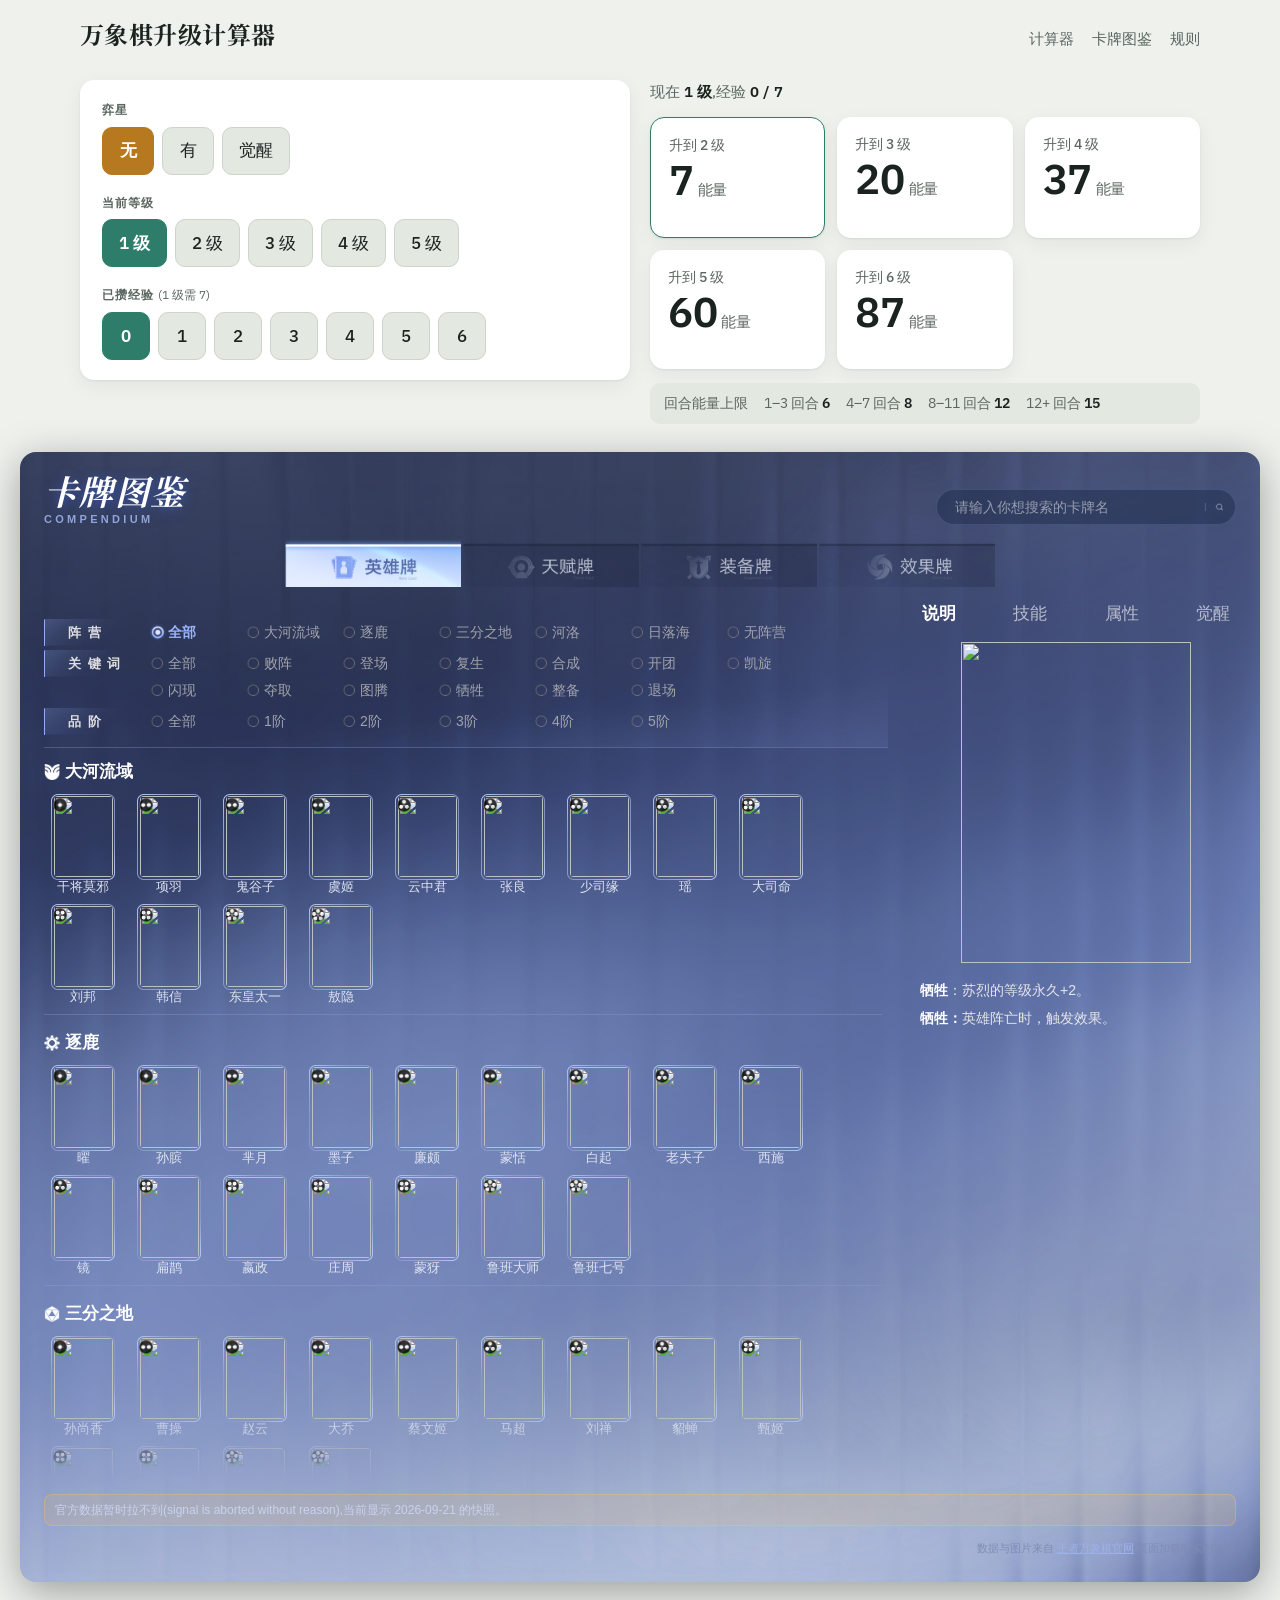
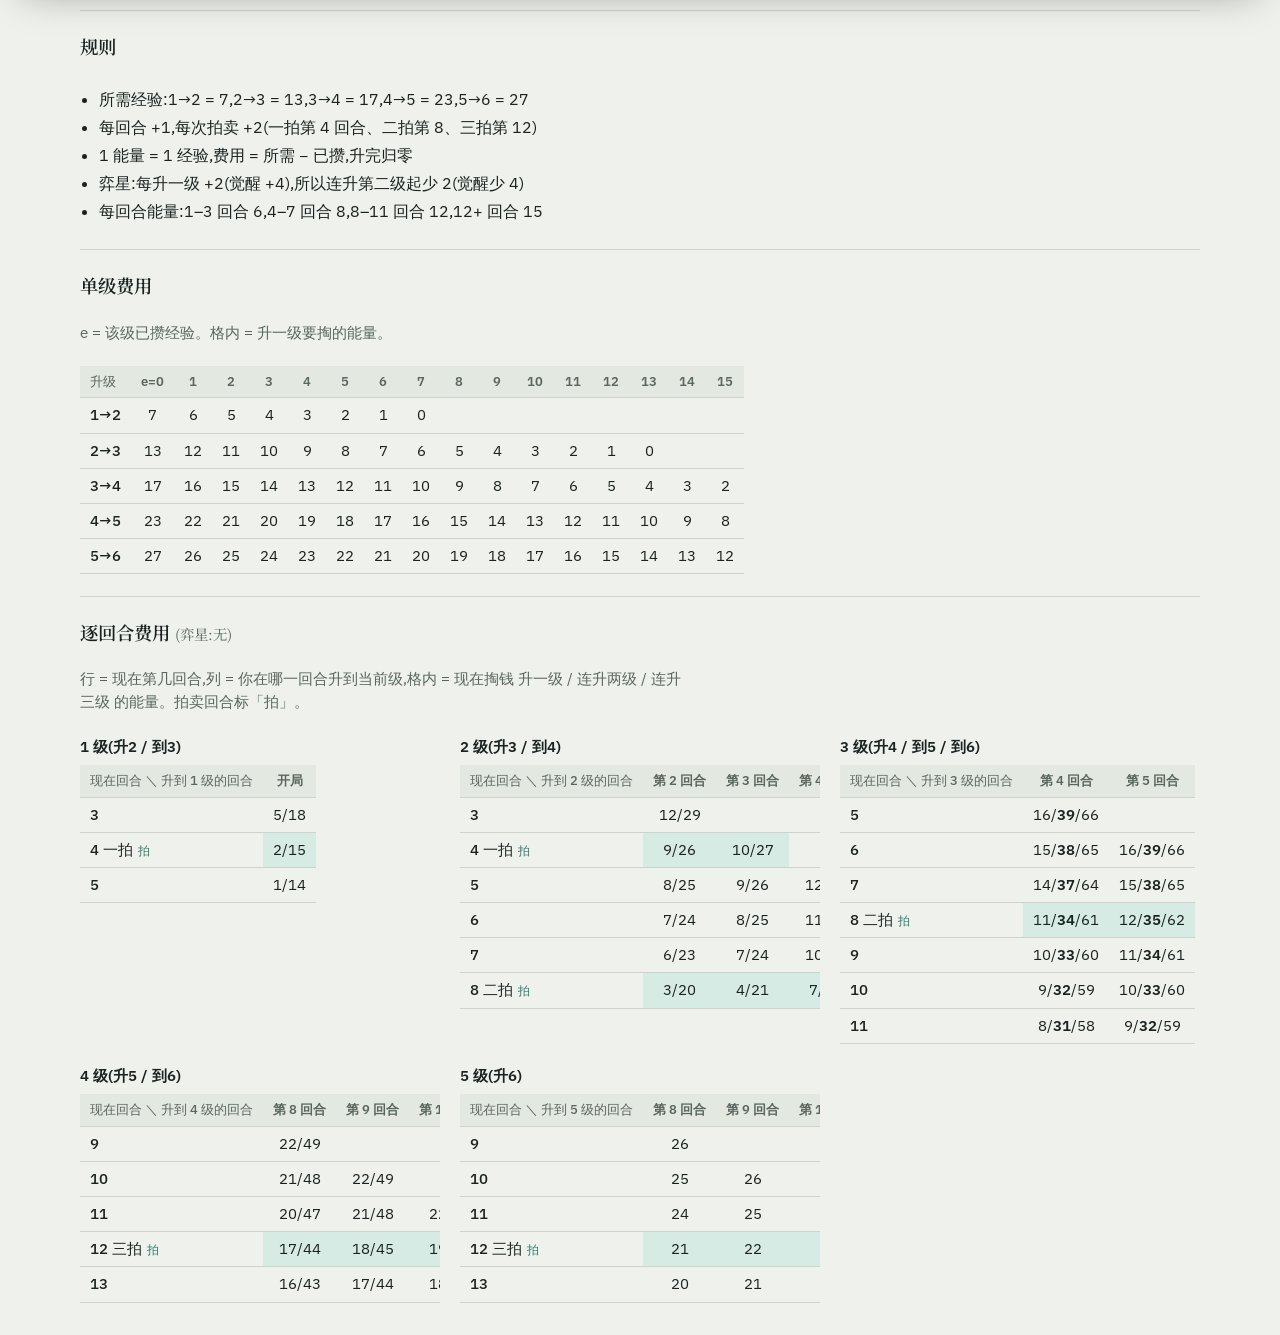
==== index.html @ cf9233be "图鉴:分组列表只建一次,切筛选不重刷图片;图鉴区放宽到 1560px,头像和文字放大 Co-Authored-By: Claude Fable 5.1 <noreply@anthropic.com>" ====
<!DOCTYPE html>
<html lang="zh-CN">
<head>
<meta charset="utf-8">
<meta name="viewport" content="width=device-width, initial-scale=1, viewport-fit=cover">
<title>万象棋升级计算器</title>
<link rel="icon" href="favicon.svg" type="image/svg+xml">
<link rel="apple-touch-icon" href="apple-touch-icon.png">
<meta name="apple-mobile-web-app-capable" content="yes">
<meta name="apple-mobile-web-app-title" content="万象棋">
<link rel="preconnect" href="https://fonts.googleapis.com">
<link rel="stylesheet" href="https://fonts.googleapis.com/css2?family=IBM+Plex+Sans:wght@400;500;600&family=Noto+Serif+SC:wght@600;700&display=swap">
<link rel="stylesheet" href="cards.css">
<style>
:root{
  color-scheme:light dark;
  --bg:#EEF1EC;
  --surface:#FFFFFF;
  --surface-2:#E3E8E1;
  --ink:#1B2320;
  --ink-2:#5A665F;
  --line:#CCD4CB;
  --accent:#2E7D6B;
  --accent-ink:#FFFFFF;
  --accent-soft:#D6EBE4;
  --star:#B7791F;
  --star-soft:#F6E9CF;
  --shadow:0 1px 2px rgba(27,35,32,.08),0 6px 20px rgba(27,35,32,.06);
}
@media (prefers-color-scheme: dark){
  :root{
    --bg:#141A18;
    --surface:#1E2624;
    --surface-2:#273130;
    --ink:#E6EBE8;
    --ink-2:#9AA8A1;
    --line:#354140;
    --accent:#4FB39B;
    --accent-ink:#0F1A17;
    --accent-soft:#1F3D36;
    --star:#E0A83A;
    --star-soft:#3D3320;
    --shadow:0 1px 2px rgba(0,0,0,.4),0 8px 24px rgba(0,0,0,.3);
  }
}
*{box-sizing:border-box}
html,body{margin:0}
body{
  background:var(--bg);
  color:var(--ink);
  font-family:"IBM Plex Sans",-apple-system,"PingFang SC","Hiragino Sans GB","Microsoft YaHei",sans-serif;
  font-size:16px;
  line-height:1.5;
  padding-block:calc(16px + env(safe-area-inset-top,0px)) calc(32px + env(safe-area-inset-bottom,0px));
  padding-inline:20px;
  font-variant-numeric:tabular-nums;
}
.wrap{max-width:1560px;margin:0 auto;display:grid;gap:28px}
.wrap>header,.wrap>.calc,.wrap>.ref{width:100%;max-width:1120px;justify-self:center}

header{display:flex;align-items:baseline;justify-content:space-between;gap:12px;flex-wrap:wrap}
h1{
  font-family:"Noto Serif SC","Songti SC","STSong",serif;
  font-weight:700;font-size:1.5rem;margin:0;letter-spacing:.02em;
}
.topnav{display:flex;gap:18px;font-size:.92rem}
.topnav a{color:var(--ink-2);text-decoration:none;border-bottom:1px solid transparent}
.topnav a:hover{color:var(--accent);border-color:var(--accent)}
html{scroll-behavior:smooth}

.calc{
  display:grid;grid-template-columns:minmax(0,1fr) minmax(0,1fr);gap:20px;align-items:start;
}
@media (max-width:760px){.calc{grid-template-columns:1fr}}

.panel{
  background:var(--surface);border-radius:14px;box-shadow:var(--shadow);
  padding:20px 22px;display:grid;gap:18px;align-content:start;
}
.row{display:grid;gap:8px}
.row .label{
  font-size:.78rem;font-weight:600;letter-spacing:.08em;text-transform:uppercase;color:var(--ink-2);
}
.opts{display:flex;flex-wrap:wrap;gap:8px}
button.opt{
  appearance:none;border:1.5px solid var(--line);background:var(--surface-2);color:var(--ink);
  border-radius:10px;min-width:52px;height:48px;padding:0 16px;
  font:inherit;font-size:1.05rem;font-weight:500;cursor:pointer;
  transition:background .12s,border-color .12s,transform .06s;
  touch-action:manipulation;-webkit-tap-highlight-color:transparent;
}
button.opt:hover{border-color:var(--accent)}
button.opt:active{transform:scale(.97)}
button.opt:focus-visible{outline:3px solid var(--accent);outline-offset:2px}
button.opt[aria-pressed="true"]{
  background:var(--accent);border-color:var(--accent);color:var(--accent-ink);font-weight:600;
}
.opts.star button.opt[aria-pressed="true"]{background:var(--star);border-color:var(--star);color:#fff}
.opts.xp button.opt{min-width:48px;padding:0 10px}

.results{display:grid;gap:14px;align-content:start}
.cards{display:grid;grid-template-columns:repeat(auto-fit,minmax(130px,1fr));gap:12px}
.card{
  background:var(--surface);border-radius:14px;box-shadow:var(--shadow);
  padding:16px 18px 14px;display:grid;gap:2px;min-height:118px;align-content:start;
}
.card .to{font-size:.9rem;color:var(--ink-2);font-weight:500}
.card .cost{
  font-size:2.6rem;font-weight:600;line-height:1.1;letter-spacing:-.01em;
}
.card .cost small{font-size:.95rem;font-weight:500;color:var(--ink-2);margin-left:4px}
.card .note{font-size:.85rem;color:var(--star);min-height:1.3em}
.card.zero .cost{color:var(--accent)}
.card.next{border:1.5px solid var(--accent)}
.energy{
  font-size:.88rem;color:var(--ink-2);background:var(--surface-2);border-radius:10px;padding:10px 14px;
  display:flex;flex-wrap:wrap;gap:6px 16px;
}
.energy b{color:var(--ink);font-weight:600}
.state{font-size:.95rem;color:var(--ink-2)}
.state b{color:var(--ink);font-weight:600}

.ref{display:grid;gap:22px}
.ref h2{
  font-family:"Noto Serif SC","Songti SC","STSong",serif;font-weight:600;font-size:1.15rem;margin:0;
  padding-top:22px;border-top:1px solid var(--line);
}
.ref h3{font-size:.95rem;font-weight:600;margin:0 0 8px;color:var(--ink)}
.ref ul{margin:0;padding-left:1.2em;color:var(--ink);max-width:68ch}
.ref li{margin:4px 0}
.ref p{margin:0;color:var(--ink-2);font-size:.92rem;max-width:68ch}
.tables{display:grid;grid-template-columns:repeat(auto-fit,minmax(300px,1fr));gap:20px}
.tbl{overflow-x:auto}
table{border-collapse:collapse;font-size:.92rem;white-space:nowrap}
th,td{padding:6px 10px;text-align:center;border-bottom:1px solid var(--line)}
th{font-weight:600;color:var(--ink-2);font-size:.82rem;background:var(--surface-2)}
th:first-child,td:first-child{text-align:left;font-weight:500}
td.auc{background:var(--accent-soft)}
td b{font-weight:600}
tr.mark td:first-child::after{content:" 拍";color:var(--accent);font-size:.78rem;margin-left:2px}

@media (prefers-reduced-motion: reduce){button.opt{transition:none}}
</style>
</head>
<body>
<div class="wrap">
  <header>
    <h1>万象棋升级计算器</h1>
    <nav class="topnav"><a href="#calc">计算器</a><a href="#gallery">卡牌图鉴</a><a href="#rules">规则</a></nav>
  </header>

  <section class="calc" id="calc">
    <div class="panel" id="panel">
      <div class="row">
        <div class="label">弈星</div>
        <div class="opts star" id="starOpts" role="radiogroup" aria-label="弈星"></div>
      </div>
      <div class="row">
        <div class="label">当前等级</div>
        <div class="opts" id="lvOpts" role="radiogroup" aria-label="当前等级"></div>
      </div>
      <div class="row">
        <div class="label">已攒经验 <span id="xpRange" style="text-transform:none;letter-spacing:0;font-weight:400"></span></div>
        <div class="opts xp" id="xpOpts" role="radiogroup" aria-label="已攒经验"></div>
      </div>
    </div>

    <div class="results">
      <div class="state" id="state"></div>
      <div class="cards" id="cards"></div>
      <div class="energy" id="energy"></div>
    </div>
  </section>

  <section class="cards-wrap" id="gallery"></section>

  <section class="ref">
    <h2 id="rules">规则</h2>
    <ul>
      <li>所需经验:1→2 = 7,2→3 = 13,3→4 = 17,4→5 = 23,5→6 = 27</li>
      <li>每回合 +1,每次拍卖 +2(一拍第 4 回合、二拍第 8、三拍第 12)</li>
      <li>1 能量 = 1 经验,费用 = 所需 − 已攒,升完归零</li>
      <li>弈星:每升一级 +2(觉醒 +4),所以连升第二级起少 2(觉醒少 4)</li>
      <li>每回合能量:1–3 回合 6,4–7 回合 8,8–11 回合 12,12+ 回合 15</li>
    </ul>

    <h2>单级费用</h2>
    <p>e = 该级已攒经验。格内 = 升一级要掏的能量。</p>
    <div class="tbl" id="singleTbl"></div>

    <h2>逐回合费用 <span id="perRoundStar" style="font-weight:400;font-size:.9rem;color:var(--ink-2)"></span></h2>
    <p>行 = 现在第几回合,列 = 你在哪一回合升到当前级,格内 = 现在掏钱 升一级 / 连升两级 / 连升三级 的能量。拍卖回合标「拍」。</p>
    <div class="tables" id="perRound"></div>
  </section>
</div>

<script>
(function(){
  const NEED = {1:7, 2:13, 3:17, 4:23, 5:27};
  const STARS = [
    {key:"none",  label:"无",   bonus:0},
    {key:"has",   label:"有",   bonus:2},
    {key:"awake", label:"觉醒", bonus:4},
  ];
  const AUCTIONS = [4, 8, 12];
  const ENERGY = [[1,3,6],[4,7,8],[8,11,12],[12,99,15]];

  const state = {star:"none", level:1, xp:0};
  try{
    const s = JSON.parse(localStorage.getItem("wxq-calc") || "{}");
    if (STARS.some(o=>o.key===s.star)) state.star = s.star;
    if (NEED[s.level]) state.level = s.level;
    if (Number.isInteger(s.xp)) state.xp = s.xp;
  }catch(e){}
  function save(){ try{ localStorage.setItem("wxq-calc", JSON.stringify(state)); }catch(e){} }

  const bonus = () => STARS.find(o=>o.key===state.star).bonus;

  function costTo(level, xp, target, b){
    let total = Math.max(0, NEED[level] - xp);
    let saved = 0;
    for (let lv = level+1; lv < target; lv++){
      const cut = Math.min(b, NEED[lv]);
      total += NEED[lv] - cut;
      saved += cut;
    }
    return {total, saved};
  }

  function energyAt(round){
    for (const [a,z,v] of ENERGY) if (round>=a && round<=z) return v;
    return 15;
  }

  const $ = id => document.getElementById(id);

  function renderOpts(container, items, isOn, onPick){
    container.innerHTML = "";
    for (const it of items){
      const b = document.createElement("button");
      b.className = "opt";
      b.type = "button";
      b.textContent = it.label;
      b.setAttribute("role","radio");
      b.setAttribute("aria-pressed", isOn(it) ? "true" : "false");
      b.setAttribute("aria-checked", isOn(it) ? "true" : "false");
      b.addEventListener("click", ()=>{ onPick(it); save(); render(); });
      container.appendChild(b);
    }
  }

  function render(){
    if (state.xp > NEED[state.level]-1) state.xp = NEED[state.level]-1;
    if (state.xp < 0) state.xp = 0;

    renderOpts($("starOpts"), STARS, o=>o.key===state.star, o=>{ state.star=o.key; });
    renderOpts($("lvOpts"), [1,2,3,4,5].map(n=>({label:n+" 级", n})), o=>o.n===state.level, o=>{ state.level=o.n; });
    const xps = []; for (let i=0;i<NEED[state.level];i++) xps.push({label:String(i), n:i});
    renderOpts($("xpOpts"), xps, o=>o.n===state.xp, o=>{ state.xp=o.n; });
    $("xpRange").textContent = `(${state.level} 级需 ${NEED[state.level]})`;

    const b = bonus();
    const starLabel = STARS.find(o=>o.key===state.star).label;
    $("state").innerHTML = `现在 <b>${state.level} 级</b>,经验 <b>${state.xp} / ${NEED[state.level]}</b>` +
      (b ? `,弈星 <b>${starLabel}</b>` : "");

    const cards = $("cards"); cards.innerHTML = "";
    for (let t = state.level+1; t <= 6; t++){
      const {total, saved} = costTo(state.level, state.xp, t, b);
      const c = document.createElement("div");
      c.className = "card" + (total===0 ? " zero" : "") + (t===state.level+1 ? " next" : "");
      c.innerHTML =
        `<div class="to">升到 ${t} 级</div>` +
        `<div class="cost">${total}<small>能量</small></div>` +
        `<div class="note">${saved ? `(弈星 −${saved})` : ""}</div>`;
      cards.appendChild(c);
    }

    $("energy").innerHTML = `<span>回合能量上限</span>` +
      ENERGY.map(([a,z,v]) => `<span>${z>20 ? a+"+" : a+"–"+z} 回合 <b>${v}</b></span>`).join("");

    renderPerRound(b, starLabel);
  }

  function renderSingle(){
    const cols = 16;
    let h = "<table><thead><tr><th>升级</th>";
    for (let e=0;e<cols;e++) h += `<th>${e===0?"e=0":e}</th>`;
    h += "</tr></thead><tbody>";
    for (let lv=1; lv<=5; lv++){
      h += `<tr><td>${lv}→${lv+1}</td>`;
      for (let e=0;e<cols;e++){ const v = NEED[lv]-e; h += `<td>${v>=0?v:""}</td>`; }
      h += "</tr>";
    }
    h += "</tbody></table>";
    $("singleTbl").innerHTML = h;
  }

  const PER_ROUND = [
    {level:1, r0s:[1],        rows:[3,4,5],             chain:2, r0Label:r=>"开局"},
    {level:2, r0s:[2,3,4,5],  rows:[3,4,5,6,7,8],       chain:2, r0Label:r=>`第 ${r} 回合`},
    {level:3, r0s:[4,5],      rows:[5,6,7,8,9,10,11],   chain:3, r0Label:r=>`第 ${r} 回合`},
    {level:4, r0s:[8,9,10],   rows:[9,10,11,12,13],     chain:2, r0Label:r=>`第 ${r} 回合`},
    {level:5, r0s:[8,9,10,11],rows:[9,10,11,12,13],     chain:1, r0Label:r=>`第 ${r} 回合`},
  ];
  const AUC_NAME = {4:"一拍", 8:"二拍", 12:"三拍"};

  function xpAt(level, r0, r, b){
    const start = level===1 ? 0 : b;
    let auc = 0; for (const a of AUCTIONS) if (a>r0 && a<=r) auc++;
    return start + (r - r0) + 2*auc;
  }

  function renderPerRound(b, starLabel){
    $("perRoundStar").textContent = `(弈星:${starLabel})`;
    const wrap = $("perRound"); wrap.innerHTML = "";
    for (const spec of PER_ROUND){
      const L = spec.level;
      const targets = []; for (let k=1;k<=spec.chain && L+k<=6;k++) targets.push(L+k);
      const title = `${L} 级(` + targets.map(t => t===L+1 ? `升${t}` : `到${t}`).join(" / ") + ")";
      let h = `<div><h3>${title}</h3><div class="tbl"><table><thead><tr><th>现在回合 ＼ 升到 ${L} 级的回合</th>`;
      for (const r0 of spec.r0s) h += `<th>${spec.r0Label(r0)}</th>`;
      h += "</tr></thead><tbody>";
      for (const r of spec.rows){
        const auc = AUC_NAME[r];
        h += `<tr${auc?' class="mark"':''}><td>${r}${auc?" "+auc:""}</td>`;
        for (const r0 of spec.r0s){
          if (r <= r0){ h += "<td></td>"; continue; }
          const xp = Math.min(xpAt(L, r0, r, b), NEED[L]);
          const cells = targets.map((t,i) => {
            const v = costTo(L, xp, t, b).total;
            return i===1 && spec.chain===3 ? `<b>${v}</b>` : String(v);
          });
          h += `<td${auc?' class="auc"':''}>${cells.join("/")}</td>`;
        }
        h += "</tr>";
      }
      h += "</tbody></table></div></div>";
      wrap.insertAdjacentHTML("beforeend", h);
    }
  }

  renderSingle();
  render();
})();
</script>
<script src="cards.js" defer></script>
</body>
</html>
---- cards.css ----
/* 卡牌图鉴,样式仿官网 wxq.qq.com/cp/a20260707sfgw 卡牌介绍区 */
.cards-wrap{
  --cbg:#0f1a33; --ctext:#e6e6e6; --cmuted:#a0a2ab; --cline:#91a5d852; --cactive:#99b4fe;
  position:relative; border-radius:16px; overflow:hidden; color:var(--ctext);
  background:#141d36 url(img/card/care_bg.jpg) no-repeat center/cover;
  padding:22px 24px 26px; user-select:none;
  font-family:"PingFang SC","Hiragino Sans GB","Noto Sans SC","Microsoft YaHei",sans-serif;
  box-shadow:0 10px 40px rgba(0,0,0,.35);
}
.cards-wrap *{box-sizing:border-box}
.cards-wrap a{color:inherit;text-decoration:none;cursor:pointer}
.cards-wrap img{max-width:100%}

.cards-head{display:flex;align-items:flex-end;justify-content:space-between;gap:16px;flex-wrap:wrap}
.cards-title{line-height:1}
.cards-title b{
  font-family:"Noto Serif SC","Songti SC",serif;font-weight:700;font-size:34px;color:#fff;
  font-style:italic;letter-spacing:.04em;
  text-shadow:0 2px 12px rgba(60,110,255,.5);
}
.cards-title small{display:block;margin-top:6px;font-size:11px;letter-spacing:.3em;color:#8fa4d9;font-weight:600}
.cards-search{
  display:flex;align-items:center;height:36px;width:min(300px,100%);border-radius:18px;
  background:#1e2c4d7d;border:1px solid rgba(160,180,255,.18);padding:0 6px 0 16px;
}
.cards-search input{flex:1;min-width:0;background:none;border:0;outline:0;color:#fff;font-size:14px;font-family:inherit}
.cards-search input::placeholder{color:#ffffff7d}
.cards-search a{width:30px;height:30px;background:url(img/card/cards-search.png) no-repeat center/60%;flex:none;border-radius:50%}
.cards-search a:hover{background-color:rgba(255,255,255,.08)}

.card-tab{display:flex;justify-content:center;gap:2px;margin:14px auto 0;flex-wrap:wrap}
.card-tab a{
  width:176px;height:48px;display:block;
  background:url(img/card/card-tab.png) no-repeat;background-size:715px 117px;background-position-y:bottom;
  opacity:.85;text-indent:-9999px;overflow:hidden;
}
.card-tab a:nth-of-type(1){background-position-x:-4px}
.card-tab a:nth-of-type(2){background-position-x:-181px}
.card-tab a:nth-of-type(3){background-position-x:-357px}
.card-tab a:nth-of-type(4){background-position-x:-534px}
.card-tab a.on{background-position-y:0;opacity:1}
.card-tab a:not(.on):hover{opacity:1}

.cards-body{display:grid;grid-template-columns:minmax(0,1fr) 320px;gap:28px;margin-top:18px;align-items:start}
@media (max-width:900px){.cards-body{grid-template-columns:1fr}}

.cards-l-top{
  padding:10px 0 12px;border-bottom:1px solid var(--cline);
  background:linear-gradient(175deg,rgba(0,0,0,0),rgba(0,0,0,0) 70%,rgba(152,180,253,.1) 100%);
}
.cards-l-item{display:flex;align-items:flex-start;gap:6px;margin-top:4px}
.cards-l-item>p{
  flex:none;width:96px;height:27px;line-height:27px;padding-left:24px;margin:0;
  background:url(img/card/cards-l-item.png) no-repeat center/100% 100%;
  font-size:13px;font-weight:700;color:#dfdfe2;letter-spacing:.5em;
}
.cards-l-item2{display:flex;flex-wrap:wrap;gap:0 4px;flex:1;min-width:0}
.cards-l-item2 a{
  position:relative;min-width:92px;height:27px;line-height:27px;padding-left:22px;
  font-size:14px;color:var(--cmuted);white-space:nowrap;
}
.cards-l-item2 a::after{
  content:"";position:absolute;left:2px;top:50%;width:18px;height:18px;margin-top:-9px;
  background:url(img/card/cards-l-item2.png) no-repeat;background-size:53px auto;background-position:-4px -4px;
}
.cards-l-item2 a.on{color:var(--cactive);font-weight:700}
.cards-l-item2 a.on::after{background-position:-30px -4px}
.cards-l-item2 a:hover{color:#fff}

.cards-l-list{
  margin-top:14px;max-height:720px;overflow-y:auto;padding-right:6px;
  mask:linear-gradient(180deg,#000,#000 90%,transparent 100%);
  scrollbar-width:thin;scrollbar-color:#a4bdfd rgba(255,255,255,.1);
}
.cards-l-list::-webkit-scrollbar{width:4px}
.cards-l-list::-webkit-scrollbar-thumb{background:#a4bdfd;border-radius:2px}
.cards-l-li{margin-bottom:18px}
.li-ti{display:flex;align-items:center;height:20px;margin-bottom:10px}
.li-ti img{height:16px;width:auto}
.li-ti p{font-size:17px;line-height:1;color:#fefefe;margin:0 5px;font-weight:600}
.li-ti span{font-size:13px;color:var(--cmuted);border-left:1px solid var(--cline);padding-left:8px;margin-left:4px}
.li-cards{display:flex;flex-wrap:wrap;gap:10px 8px;padding-bottom:12px;border-bottom:1px solid var(--cline)}
.li-detail{
  position:relative;width:78px;height:100px;text-align:center;cursor:pointer;
  background:url(img/card/care_li_bg_on.png) no-repeat center top 2px/64px 86px;
}
.li-detail .li-hero{display:block;width:59px;height:81px;margin:4px auto 0;border-radius:4px;object-fit:cover}
.li-detail p{margin:3px -8px 0;font-size:12.5px;line-height:1.2;color:#dfe3f2;white-space:nowrap;overflow:hidden;text-overflow:ellipsis}
.li-detail.on{background-image:url(img/card/care_li_bg.png)}
.li-detail.on p{color:#fff}
.li-detail:hover p{color:#fff}
.li-icon{position:absolute;top:6px;left:9px;width:14px;height:14px}
.cards-tf .li-detail,.cards-zb .li-detail,.cards-xg .li-detail{width:78px;height:100px}
.cards-tf .li-detail,.cards-zb .li-detail{background:url(img/card/care_li_bg2_on.png) no-repeat center top/64px 64px}
.cards-tf .li-detail.on,.cards-zb .li-detail.on{background-image:url(img/card/care_li_bg2.png)}
.cards-tf .li-detail .li-hero,.cards-zb .li-detail .li-hero{width:59px;height:59px;margin:2px auto 0;border-radius:50%}
.cards-tf .li-detail p,.cards-zb .li-detail p,.cards-xg .li-detail p{margin-top:9px}
.tf_bg1{background:url(img/card/tf_bg1.png) no-repeat center/100%}
.tf_bg2{background:url(img/card/tf_bg2.png) no-repeat center/100%}
.tf_bg3{background:url(img/card/tf_bg3.png) no-repeat center/100%}
.cards-xg .li-detail{background:url(img/card/care_li_bg3_on.png) no-repeat center top/64px 64px}
.cards-xg .li-detail.on{background-image:url(img/card/care_li_bg3.png)}
.cards-xg .li-detail .li-hero{width:59px;height:59px;margin:2px auto 0;border-radius:6px}
.cards-err{padding:40px 0;text-align:center;color:#f2f5ff;font-size:14px}

.cards-right{position:sticky;top:12px}
@media (max-width:900px){.cards-right{position:static}}
.cards-r-tab{display:flex;justify-content:space-between;align-items:center;margin-bottom:16px;padding:0 6px}
.cards-r-tab a{font-size:17px;color:#b8bccc;line-height:1}
.cards-r-tab a.on{font-weight:700;color:#fff}
.cards-r-item{display:none;max-height:740px;overflow-y:auto;overflow-x:hidden;scrollbar-width:thin;padding:0 4px}
.cards-r-item.on{display:block}
.r-big{display:block;width:230px;height:321px;margin:4px auto 16px;perspective:1200px}
.r-big img{width:100%;height:100%;display:block;object-fit:contain;transform-style:preserve-3d;animation:cardShake 25s infinite}
@keyframes cardShake{0%,100%{transform:rotateY(0)}10%,30%,50%,70%,90%{transform:rotateY(-10deg)}20%,40%,60%,80%{transform:rotateY(10deg)}}
@media (prefers-reduced-motion:reduce){.r-big img{animation:none}}
.r-dots{display:flex;justify-content:center;gap:6px;margin:-8px 0 14px}
.r-dots i{width:8px;height:8px;border-radius:4px;background:#fff;opacity:.5;cursor:pointer;transition:width .15s}
.r-dots i.on{width:26px;opacity:1}
.cards-r-desc{font-size:14px;color:var(--ctext);line-height:1.6;margin-bottom:6px}
.cards-r-desc span{font-weight:700;color:#fff}
.cards-r-desc .kw{color:#fff;font-weight:700}
.cards-right h2{font-size:14px;color:#fff;font-weight:700;border-bottom:1px solid #e5e5e536;padding:6px 0;margin:6px 0 8px}
.cards-r-descimg{display:flex;gap:10px;align-items:center;flex-wrap:wrap;padding:6px 0}
.desc-img,.desc-img2,.desc-img3{display:block;overflow:hidden;flex:none;cursor:zoom-in;background:no-repeat center/100%}
.desc-img{width:57px;height:57px;background-image:url(img/card/desc-img.png)}
.desc-img img{width:46px;height:46px;display:block;margin:5px auto;border-radius:50%}
.desc-img2{width:44px;height:57px;background-image:url(img/card/desc-img2.png)}
.desc-img2 img{width:34px;height:46px;display:block;margin:5px auto;border-radius:2px;object-fit:cover}
.desc-img3{width:57px;height:57px;background-image:url(img/card/desc-img3.png)}
.desc-img3 img{width:46px;height:46px;display:block;margin:5px auto;border-radius:2px;object-fit:cover}
.r-item2-top{display:flex;align-items:center;gap:12px;margin-top:4px}
.r-item2-top img{width:34px;height:34px;border-radius:50%}
.r-item2-top p{font-size:15px;font-weight:700;color:#fff;margin:0}
.cards-r-desc2{font-size:14px;line-height:1.65;margin:12px 0;color:var(--ctext)}
.cards-r-desc2 .kw{color:#fff;font-weight:700}
.r-item2-b{display:flex;align-items:flex-start;gap:10px;margin-bottom:8px;font-size:13px;line-height:1.5}
.r-item2-b b{flex:none;color:#d1985a;font-weight:700}
.r-item3-li{display:flex;justify-content:space-between;align-items:center;border-bottom:1px solid #e5e5e536;padding:9px 4px;font-size:13px;color:#fff}
.r-item3-li b{font-weight:700;font-variant-numeric:tabular-nums}
.cards-note{font-size:12px;color:#c8d2f0;background:rgba(255,190,80,.14);border:1px solid rgba(255,190,80,.35);border-radius:8px;padding:6px 10px;margin-top:12px}
.cards-note:empty{display:none}
.cards-src{font-size:11px;color:#7f8db5;margin-top:14px;text-align:right}
.cards-src a{color:#9db1ea;text-decoration:underline}

.cards-lightbox{
  position:fixed;inset:0;z-index:50;background:rgba(6,10,22,.86);display:none;
  align-items:center;justify-content:center;cursor:zoom-out;padding:24px;
}
.cards-lightbox.on{display:flex}
.cards-lightbox img{max-width:min(90vw,420px);max-height:85vh;object-fit:contain}
.cards-lightbox p{position:absolute;bottom:24px;left:0;right:0;text-align:center;color:#fff;font-size:15px;margin:0}
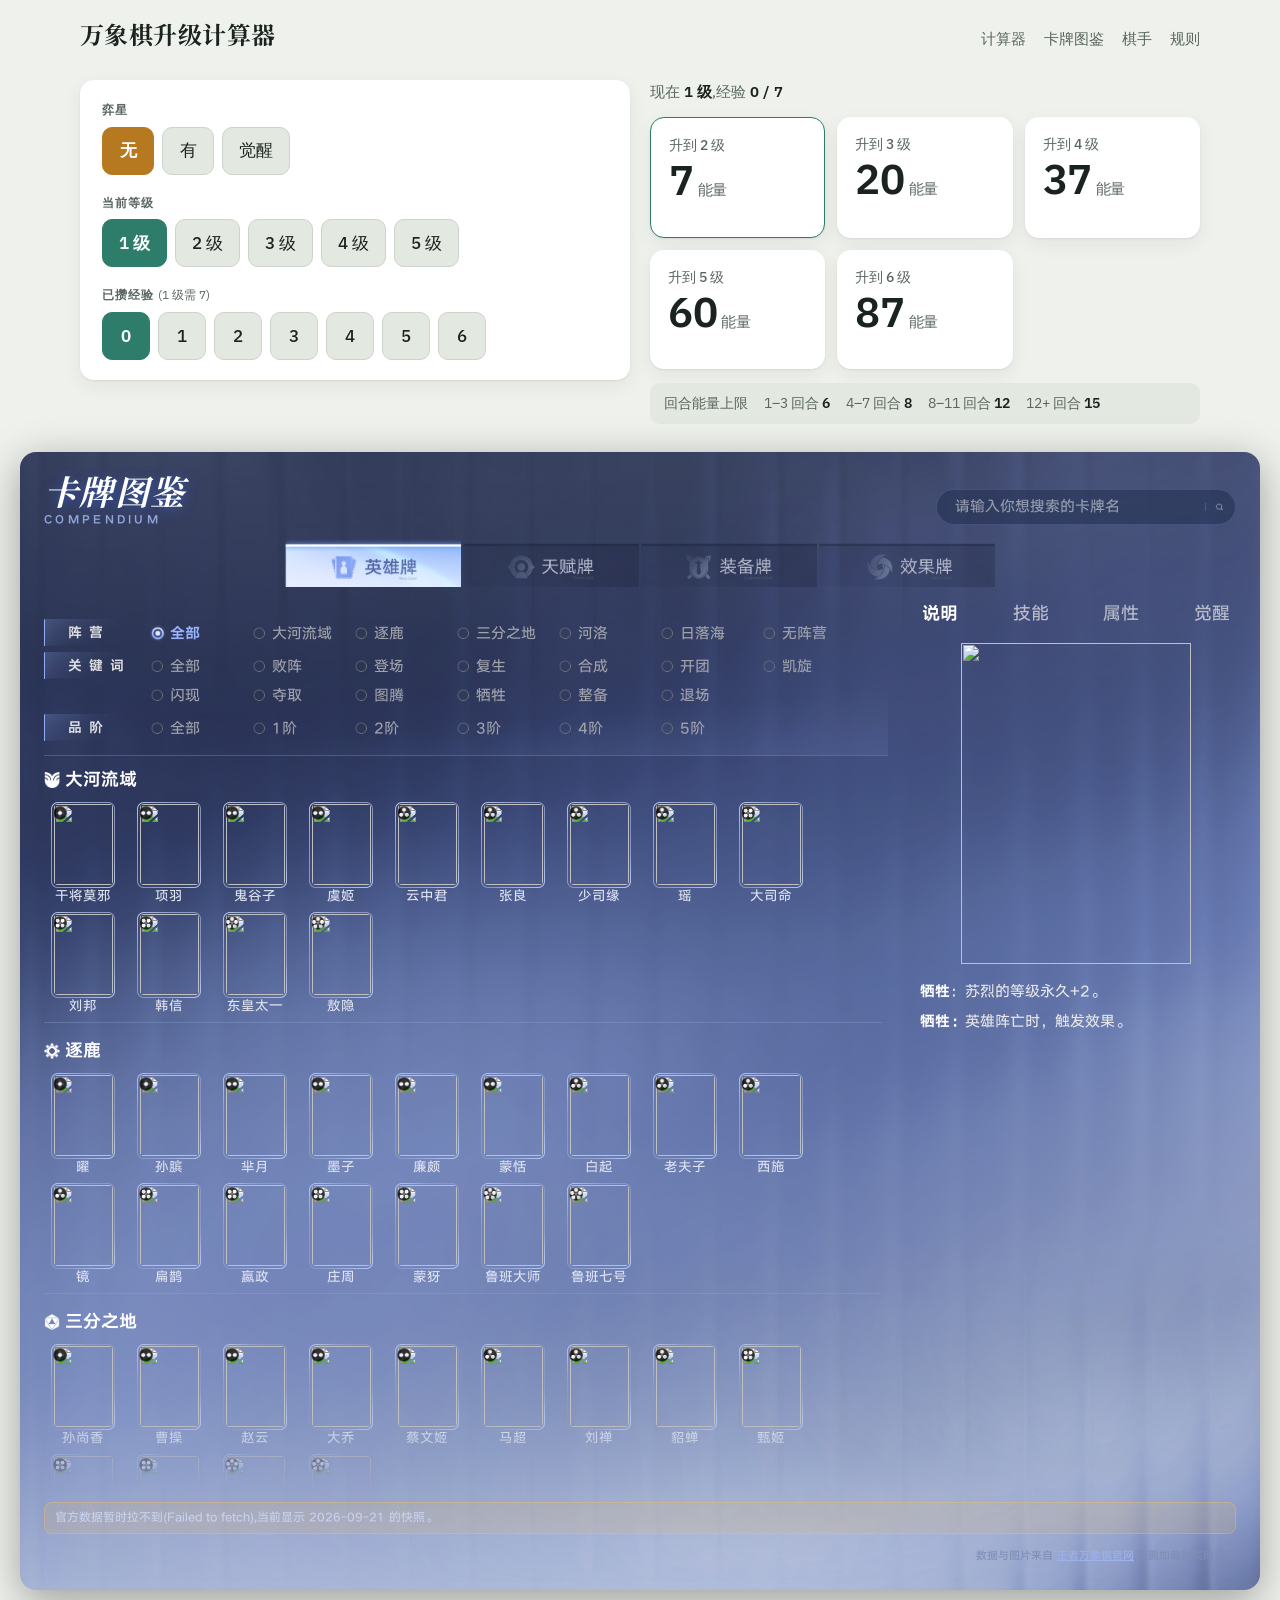
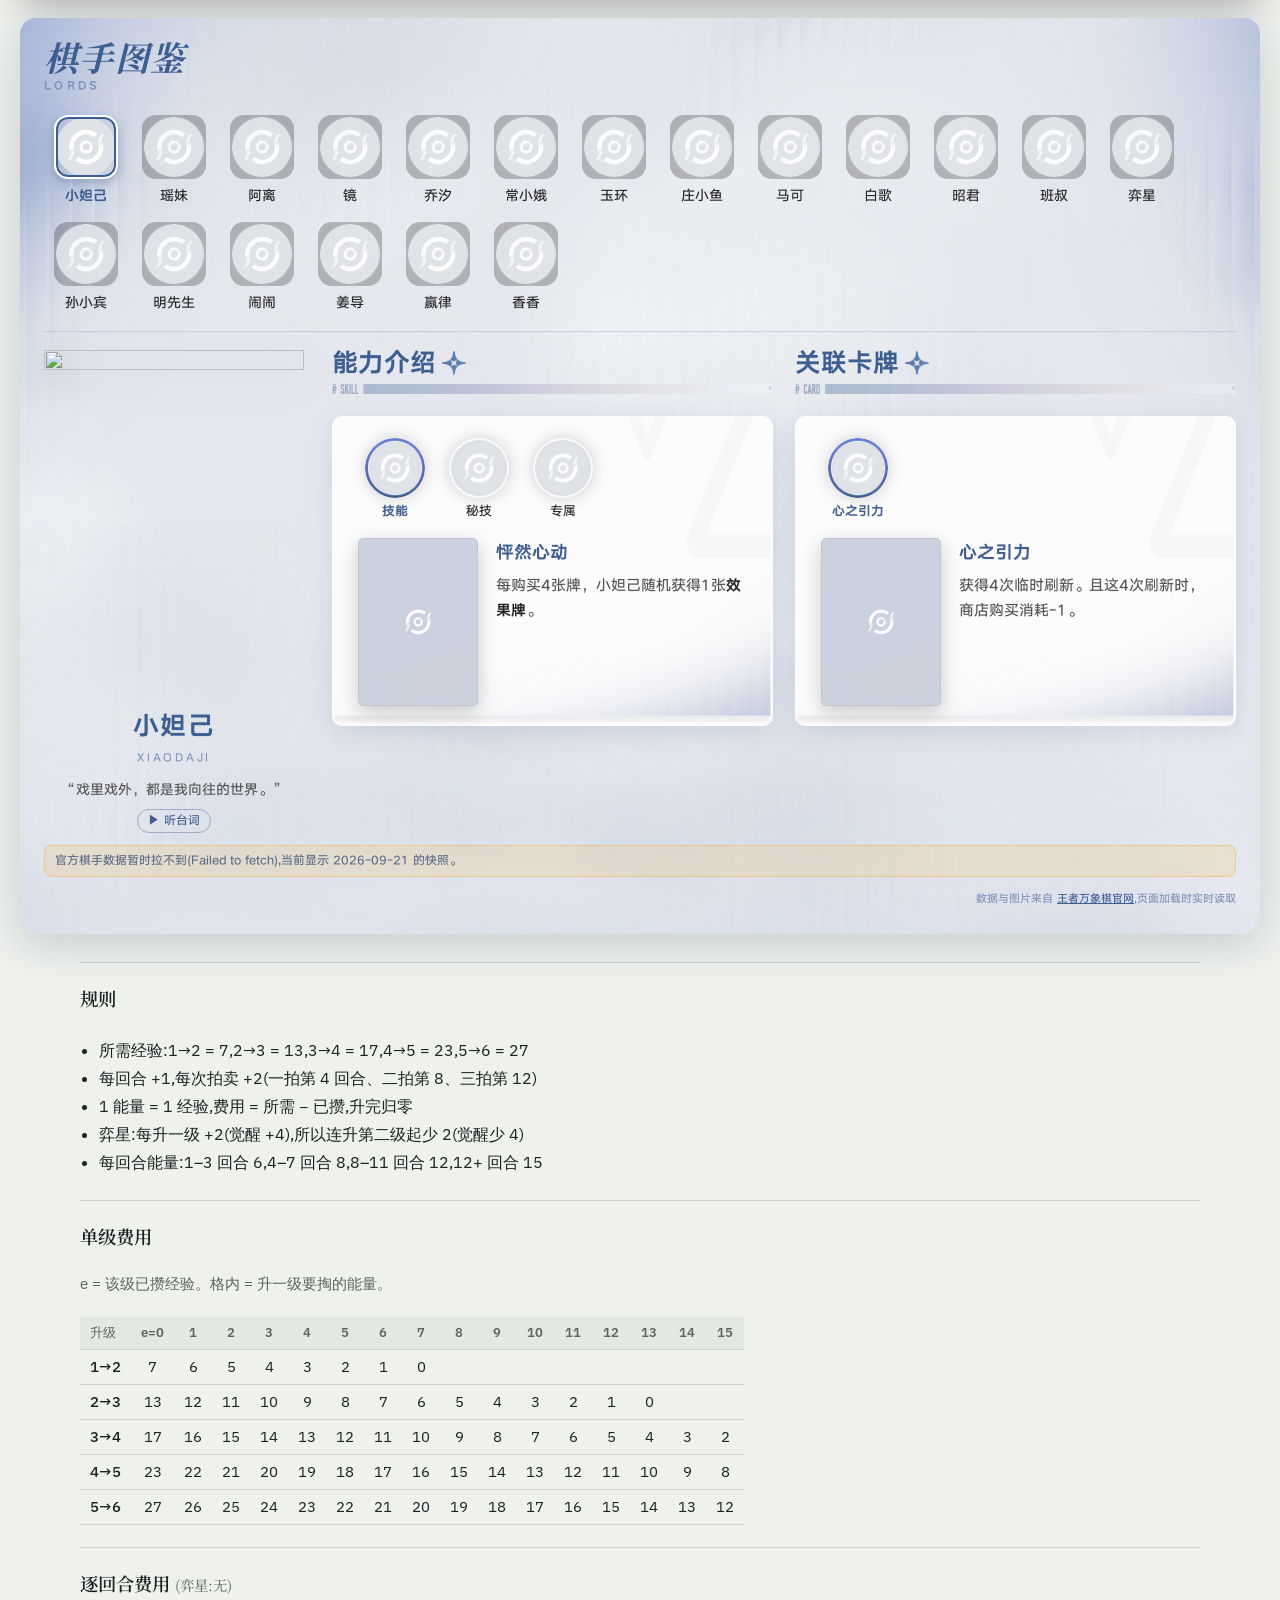
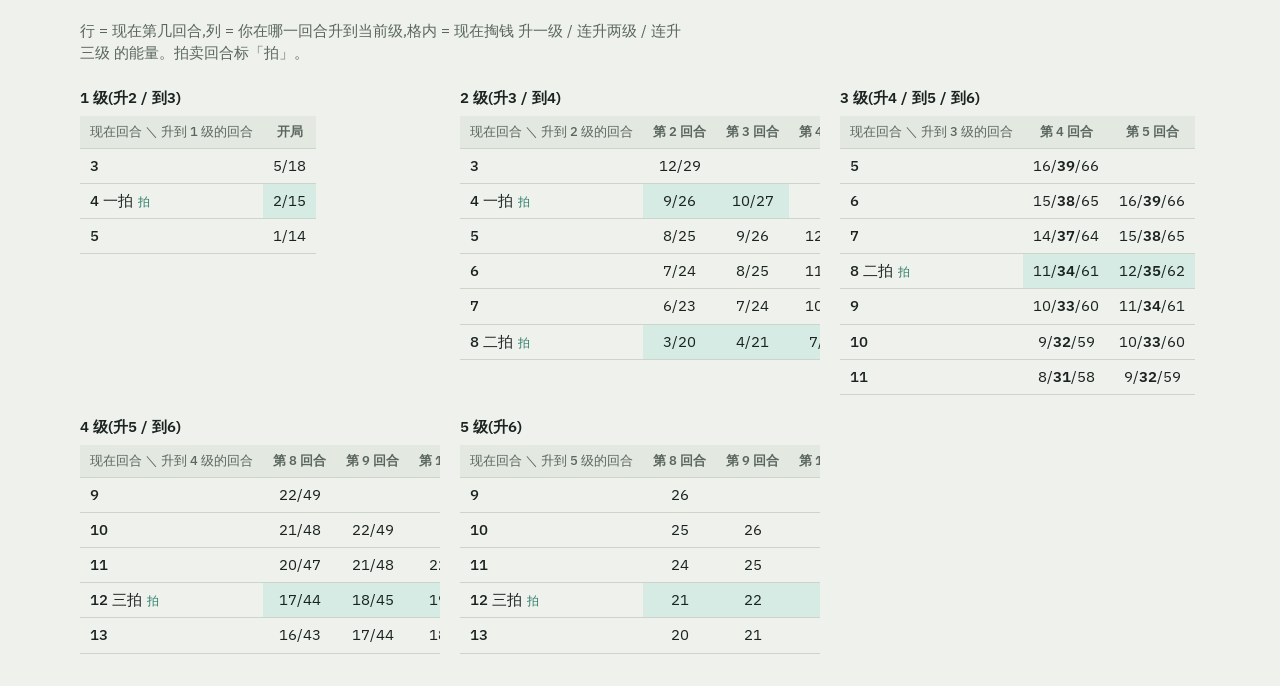
==== commit ded7edef: "加棋手图鉴、后台预取其他 tab 图片、内置汉仪旗黑字体并放大图鉴字号 Co-Authored-By: Claude Fable 5.1 <noreply@anthropic.com>" ====
--- a/index.html
+++ b/index.html
@@ -11,7 +11,10 @@
 <link rel="preconnect" href="https://fonts.googleapis.com">
 <link rel="stylesheet" href="https://fonts.googleapis.com/css2?family=IBM+Plex+Sans:wght@400;500;600&family=Noto+Serif+SC:wght@600;700&display=swap">
 <link rel="stylesheet" href="cards.css">
+<link rel="stylesheet" href="roles.css">
 <style>
+@font-face{font-family:"HYQiHei";src:url(fonts/HYQiHei-60S.ttf) format("truetype");font-weight:400;font-display:swap}
+@font-face{font-family:"HYQiHei";src:url(fonts/HYQiHei-75W.otf) format("opentype");font-weight:700;font-display:swap}
 :root{
   color-scheme:light dark;
   --bg:#EEF1EC;
@@ -146,7 +149,7 @@
 <div class="wrap">
   <header>
     <h1>万象棋升级计算器</h1>
-    <nav class="topnav"><a href="#calc">计算器</a><a href="#gallery">卡牌图鉴</a><a href="#rules">规则</a></nav>
+    <nav class="topnav"><a href="#calc">计算器</a><a href="#gallery">卡牌图鉴</a><a href="#roles">棋手</a><a href="#rules">规则</a></nav>
   </header>
 
   <section class="calc" id="calc">
@@ -173,6 +176,8 @@
   </section>
 
   <section class="cards-wrap" id="gallery"></section>
+
+  <section class="roles-wrap" id="roles"></section>
 
   <section class="ref">
     <h2 id="rules">规则</h2>
@@ -345,5 +350,6 @@
 })();
 </script>
 <script src="cards.js" defer></script>
+<script src="roles.js" defer></script>
 </body>
 </html>
--- a/cards.css
+++ b/cards.css
@@ -4,7 +4,7 @@
   position:relative; border-radius:16px; overflow:hidden; color:var(--ctext);
   background:#141d36 url(img/card/care_bg.jpg) no-repeat center/cover;
   padding:22px 24px 26px; user-select:none;
-  font-family:"PingFang SC","Hiragino Sans GB","Noto Sans SC","Microsoft YaHei",sans-serif;
+  font-family:"HYQiHei","PingFang SC","Hiragino Sans GB","Noto Sans SC","Microsoft YaHei",sans-serif;
   box-shadow:0 10px 40px rgba(0,0,0,.35);
 }
 .cards-wrap *{box-sizing:border-box}
@@ -23,7 +23,7 @@
   display:flex;align-items:center;height:36px;width:min(300px,100%);border-radius:18px;
   background:#1e2c4d7d;border:1px solid rgba(160,180,255,.18);padding:0 6px 0 16px;
 }
-.cards-search input{flex:1;min-width:0;background:none;border:0;outline:0;color:#fff;font-size:14px;font-family:inherit}
+.cards-search input{flex:1;min-width:0;background:none;border:0;outline:0;color:#fff;font-size:15px;font-family:inherit}
 .cards-search input::placeholder{color:#ffffff7d}
 .cards-search a{width:30px;height:30px;background:url(img/card/cards-search.png) no-repeat center/60%;flex:none;border-radius:50%}
 .cards-search a:hover{background-color:rgba(255,255,255,.08)}
@@ -52,12 +52,12 @@
 .cards-l-item>p{
   flex:none;width:96px;height:27px;line-height:27px;padding-left:24px;margin:0;
   background:url(img/card/cards-l-item.png) no-repeat center/100% 100%;
-  font-size:13px;font-weight:700;color:#dfdfe2;letter-spacing:.5em;
+  font-size:14px;font-weight:700;color:#dfdfe2;letter-spacing:.5em;
 }
 .cards-l-item2{display:flex;flex-wrap:wrap;gap:0 4px;flex:1;min-width:0}
 .cards-l-item2 a{
-  position:relative;min-width:92px;height:27px;line-height:27px;padding-left:22px;
-  font-size:14px;color:var(--cmuted);white-space:nowrap;
+  position:relative;min-width:98px;height:29px;line-height:29px;padding-left:24px;
+  font-size:15px;color:var(--cmuted);white-space:nowrap;
 }
 .cards-l-item2 a::after{
   content:"";position:absolute;left:2px;top:50%;width:18px;height:18px;margin-top:-9px;
@@ -77,15 +77,15 @@
 .cards-l-li{margin-bottom:18px}
 .li-ti{display:flex;align-items:center;height:20px;margin-bottom:10px}
 .li-ti img{height:16px;width:auto}
-.li-ti p{font-size:17px;line-height:1;color:#fefefe;margin:0 5px;font-weight:600}
-.li-ti span{font-size:13px;color:var(--cmuted);border-left:1px solid var(--cline);padding-left:8px;margin-left:4px}
+.li-ti p{font-size:18px;line-height:1;color:#fefefe;margin:0 5px;font-weight:600}
+.li-ti span{font-size:14px;color:var(--cmuted);border-left:1px solid var(--cline);padding-left:8px;margin-left:4px}
 .li-cards{display:flex;flex-wrap:wrap;gap:10px 8px;padding-bottom:12px;border-bottom:1px solid var(--cline)}
 .li-detail{
   position:relative;width:78px;height:100px;text-align:center;cursor:pointer;
   background:url(img/card/care_li_bg_on.png) no-repeat center top 2px/64px 86px;
 }
 .li-detail .li-hero{display:block;width:59px;height:81px;margin:4px auto 0;border-radius:4px;object-fit:cover}
-.li-detail p{margin:3px -8px 0;font-size:12.5px;line-height:1.2;color:#dfe3f2;white-space:nowrap;overflow:hidden;text-overflow:ellipsis}
+.li-detail p{margin:3px -8px 0;font-size:13.5px;line-height:1.2;color:#dfe3f2;white-space:nowrap;overflow:hidden;text-overflow:ellipsis}
 .li-detail.on{background-image:url(img/card/care_li_bg.png)}
 .li-detail.on p{color:#fff}
 .li-detail:hover p{color:#fff}
@@ -101,12 +101,12 @@
 .cards-xg .li-detail{background:url(img/card/care_li_bg3_on.png) no-repeat center top/64px 64px}
 .cards-xg .li-detail.on{background-image:url(img/card/care_li_bg3.png)}
 .cards-xg .li-detail .li-hero{width:59px;height:59px;margin:2px auto 0;border-radius:6px}
-.cards-err{padding:40px 0;text-align:center;color:#f2f5ff;font-size:14px}
+.cards-err{padding:40px 0;text-align:center;color:#f2f5ff;font-size:15px}
 
 .cards-right{position:sticky;top:12px}
 @media (max-width:900px){.cards-right{position:static}}
 .cards-r-tab{display:flex;justify-content:space-between;align-items:center;margin-bottom:16px;padding:0 6px}
-.cards-r-tab a{font-size:17px;color:#b8bccc;line-height:1}
+.cards-r-tab a{font-size:18px;color:#b8bccc;line-height:1}
 .cards-r-tab a.on{font-weight:700;color:#fff}
 .cards-r-item{display:none;max-height:740px;overflow-y:auto;overflow-x:hidden;scrollbar-width:thin;padding:0 4px}
 .cards-r-item.on{display:block}
@@ -117,10 +117,10 @@
 .r-dots{display:flex;justify-content:center;gap:6px;margin:-8px 0 14px}
 .r-dots i{width:8px;height:8px;border-radius:4px;background:#fff;opacity:.5;cursor:pointer;transition:width .15s}
 .r-dots i.on{width:26px;opacity:1}
-.cards-r-desc{font-size:14px;color:var(--ctext);line-height:1.6;margin-bottom:6px}
+.cards-r-desc{font-size:15px;color:var(--ctext);line-height:1.6;margin-bottom:6px}
 .cards-r-desc span{font-weight:700;color:#fff}
 .cards-r-desc .kw{color:#fff;font-weight:700}
-.cards-right h2{font-size:14px;color:#fff;font-weight:700;border-bottom:1px solid #e5e5e536;padding:6px 0;margin:6px 0 8px}
+.cards-right h2{font-size:15px;color:#fff;font-weight:700;border-bottom:1px solid #e5e5e536;padding:6px 0;margin:6px 0 8px}
 .cards-r-descimg{display:flex;gap:10px;align-items:center;flex-wrap:wrap;padding:6px 0}
 .desc-img,.desc-img2,.desc-img3{display:block;overflow:hidden;flex:none;cursor:zoom-in;background:no-repeat center/100%}
 .desc-img{width:57px;height:57px;background-image:url(img/card/desc-img.png)}
@@ -131,12 +131,12 @@
 .desc-img3 img{width:46px;height:46px;display:block;margin:5px auto;border-radius:2px;object-fit:cover}
 .r-item2-top{display:flex;align-items:center;gap:12px;margin-top:4px}
 .r-item2-top img{width:34px;height:34px;border-radius:50%}
-.r-item2-top p{font-size:15px;font-weight:700;color:#fff;margin:0}
-.cards-r-desc2{font-size:14px;line-height:1.65;margin:12px 0;color:var(--ctext)}
+.r-item2-top p{font-size:16px;font-weight:700;color:#fff;margin:0}
+.cards-r-desc2{font-size:15px;line-height:1.65;margin:12px 0;color:var(--ctext)}
 .cards-r-desc2 .kw{color:#fff;font-weight:700}
-.r-item2-b{display:flex;align-items:flex-start;gap:10px;margin-bottom:8px;font-size:13px;line-height:1.5}
+.r-item2-b{display:flex;align-items:flex-start;gap:10px;margin-bottom:8px;font-size:14px;line-height:1.5}
 .r-item2-b b{flex:none;color:#d1985a;font-weight:700}
-.r-item3-li{display:flex;justify-content:space-between;align-items:center;border-bottom:1px solid #e5e5e536;padding:9px 4px;font-size:13px;color:#fff}
+.r-item3-li{display:flex;justify-content:space-between;align-items:center;border-bottom:1px solid #e5e5e536;padding:9px 4px;font-size:14px;color:#fff}
 .r-item3-li b{font-weight:700;font-variant-numeric:tabular-nums}
 .cards-note{font-size:12px;color:#c8d2f0;background:rgba(255,190,80,.14);border:1px solid rgba(255,190,80,.35);border-radius:8px;padding:6px 10px;margin-top:12px}
 .cards-note:empty{display:none}
--- a/roles.css
+++ b/roles.css
@@ -0,0 +1,84 @@
+/* 棋手图鉴,样式仿官网 roledetail 页 */
+.roles-wrap{
+  --rblue:#3d5e91; --rtext:#545454; --rdark:#252525;
+  position:relative;border-radius:16px;overflow:hidden;color:var(--rtext);
+  background:#dfe6f2 url(img/role/bg.jpg) no-repeat center/cover;
+  padding:22px 24px 26px;user-select:none;
+  font-family:"HYQiHei","PingFang SC","Hiragino Sans GB","Noto Sans SC","Microsoft YaHei",sans-serif;
+  box-shadow:0 10px 40px rgba(20,40,80,.18);
+}
+.roles-wrap *{box-sizing:border-box}
+.roles-wrap a{color:inherit;text-decoration:none;cursor:pointer}
+.roles-wrap img{max-width:100%}
+.roles-head{line-height:1}
+.roles-head b{
+  font-family:"Noto Serif SC","Songti SC",serif;font-weight:700;font-size:34px;color:var(--rblue);
+  font-style:italic;letter-spacing:.04em;
+}
+.roles-head small{display:block;margin-top:6px;font-size:11px;letter-spacing:.3em;color:#7d93b8;font-weight:600}
+
+.roles-nav{display:flex;flex-wrap:wrap;gap:6px 4px;margin-top:18px;padding-bottom:14px;border-bottom:1px solid rgba(61,94,145,.18)}
+.roles-nav a{position:relative;width:84px;padding:6px 0 4px;text-align:center;font-size:14px;color:var(--rdark)}
+.roles-nav a i{
+  display:block;width:64px;height:64px;margin:0 auto 6px;border-radius:14px;overflow:hidden;position:relative;
+  background:url(img/role/rh_bg.png) no-repeat center/100%;opacity:.85;transition:transform .12s,opacity .12s;
+}
+.roles-nav a i img{width:100%;height:100%;object-fit:cover;display:block}
+.roles-nav a:hover i{opacity:1;transform:translateY(-2px)}
+.roles-nav a.on{font-weight:700;color:var(--rblue)}
+.roles-nav a.on i{opacity:1;background-image:url(img/role/rh_bg2.png);box-shadow:0 4px 10px rgba(61,94,145,.35)}
+.roles-nav a.on i::after{content:"";position:absolute;inset:0;border:2px solid #fff;border-radius:14px;box-shadow:inset 0 0 0 2px var(--rblue)}
+
+.roles-body{display:grid;grid-template-columns:260px minmax(0,1fr);gap:20px 28px;margin-top:18px;align-items:start}
+@media (max-width:900px){.roles-body{grid-template-columns:1fr}}
+.roles-portrait{position:relative;text-align:center}
+.roles-portrait .rp-img{display:block;width:100%;max-width:260px;margin:0 auto;aspect-ratio:3/4;object-fit:contain;object-position:bottom;filter:drop-shadow(0 12px 18px rgba(20,40,80,.25))}
+.roles-portrait h3{margin:10px 0 4px;font-size:26px;color:var(--rblue);font-weight:700;letter-spacing:.06em}
+.roles-portrait .rp-en{font-size:11px;letter-spacing:.25em;color:#7d93b8;text-transform:uppercase}
+.roles-portrait .rp-line{margin:12px auto 0;font-size:14px;line-height:1.6;color:var(--rtext);max-width:240px}
+.roles-portrait .rp-line::before{content:"“"}
+.roles-portrait .rp-line::after{content:"”"}
+.roles-portrait .rp-voice{display:inline-block;margin-top:8px;font-size:12px;color:var(--rblue);border:1px solid rgba(61,94,145,.4);border-radius:12px;padding:2px 10px}
+.roles-portrait .rp-voice.playing{background:var(--rblue);color:#fff}
+
+.roles-panels{display:grid;grid-template-columns:repeat(auto-fit,minmax(340px,1fr));gap:22px}
+.rpanel-ti{position:relative;font-size:26px;font-weight:700;color:var(--rblue);padding-bottom:10px;margin-bottom:12px;line-height:1}
+.rpanel-ti span{position:relative;padding-right:30px}
+.rpanel-ti span::after{content:"";position:absolute;right:0;top:50%;width:24px;height:24px;margin-top:-12px;background:url(img/role/list-con-icon.png) no-repeat center/contain}
+.rpanel-ti img{display:block;width:auto;height:10px;margin-top:8px}
+.rpanel-box{
+  background:#fff url(img/role/list-con-box.png) no-repeat center/100% 100%;border-radius:10px;
+  padding:22px 26px 20px;min-height:300px;position:relative;box-shadow:0 6px 24px rgba(61,94,145,.12);
+}
+.rp-nav{display:flex;flex-wrap:wrap;gap:4px 18px;padding-left:4px;position:relative}
+.rp-nav a{width:66px;text-align:center;font-size:13px;color:var(--rdark);line-height:1.2}
+.rp-nav a i{
+  display:flex;align-items:center;justify-content:center;width:60px;height:60px;margin:0 auto 6px;border-radius:50%;
+  background:#fff url(img/role/list-con-nav2.png) no-repeat center/100%;box-shadow:0 0 16px rgba(99,98,98,.3);
+}
+.rp-nav a i img{width:54px;height:54px;border-radius:50%;object-fit:cover;display:block}
+.rp-nav a.on{font-weight:700;color:var(--rblue)}
+.rp-nav a.on i{background-image:url(img/role/list-con-nav.png)}
+.rp-nav a.rp-more i{background-image:none;background-color:#eef2f8}
+.rp-nav a.rp-more i img{width:22px;height:22px;border-radius:0}
+.rp-more-list{
+  position:absolute;left:0;right:0;top:0;z-index:5;background:#535353e6;border-radius:10px;padding:16px 20px 8px;
+  display:none;flex-wrap:wrap;gap:6px 14px;
+}
+.rp-more-list.on{display:flex}
+.rp-more-list a{width:66px;text-align:center;font-size:13px;color:#e1e1e1;line-height:1.2;margin-bottom:8px}
+.rp-more-list a i{display:flex;align-items:center;justify-content:center;width:60px;height:60px;margin:0 auto 6px;border-radius:50%;background:#cacaca1a}
+.rp-more-list a i img{width:54px;height:54px;border-radius:50%;object-fit:cover}
+.rp-more-list a.on{color:#fff;font-weight:700}
+.rp-more-close{position:absolute;right:-6px;top:10px;width:26px;height:38px;background:url(img/role/list-more-close.png) no-repeat center/100%}
+.rp-info{display:flex;gap:18px;align-items:flex-start;margin-top:18px}
+.rp-info .rp-card{flex:none;width:120px;height:168px;object-fit:contain;cursor:zoom-in;filter:drop-shadow(0 6px 10px rgba(0,0,0,.2))}
+.rp-info-text{flex:1;min-width:0;font-size:15px;line-height:1.65;color:var(--rtext);max-height:190px;overflow-y:auto;scrollbar-width:thin}
+.rp-info-text p{margin:0 0 6px;font-size:18px;color:#3e5e92;font-weight:700}
+.rp-info-text b{color:var(--rdark)}
+.rp-info-text .kw{color:#3e5e92;font-weight:700}
+.rp-empty{font-size:14px;color:#8a97ad;padding:30px 0;text-align:center}
+.roles-note{font-size:12px;color:#5b6b88;background:rgba(255,190,80,.18);border:1px solid rgba(255,170,60,.45);border-radius:8px;padding:6px 10px;margin-top:12px}
+.roles-note:empty{display:none}
+.roles-src{font-size:11px;color:#7d93b8;margin-top:14px;text-align:right}
+.roles-src a{color:var(--rblue);text-decoration:underline}
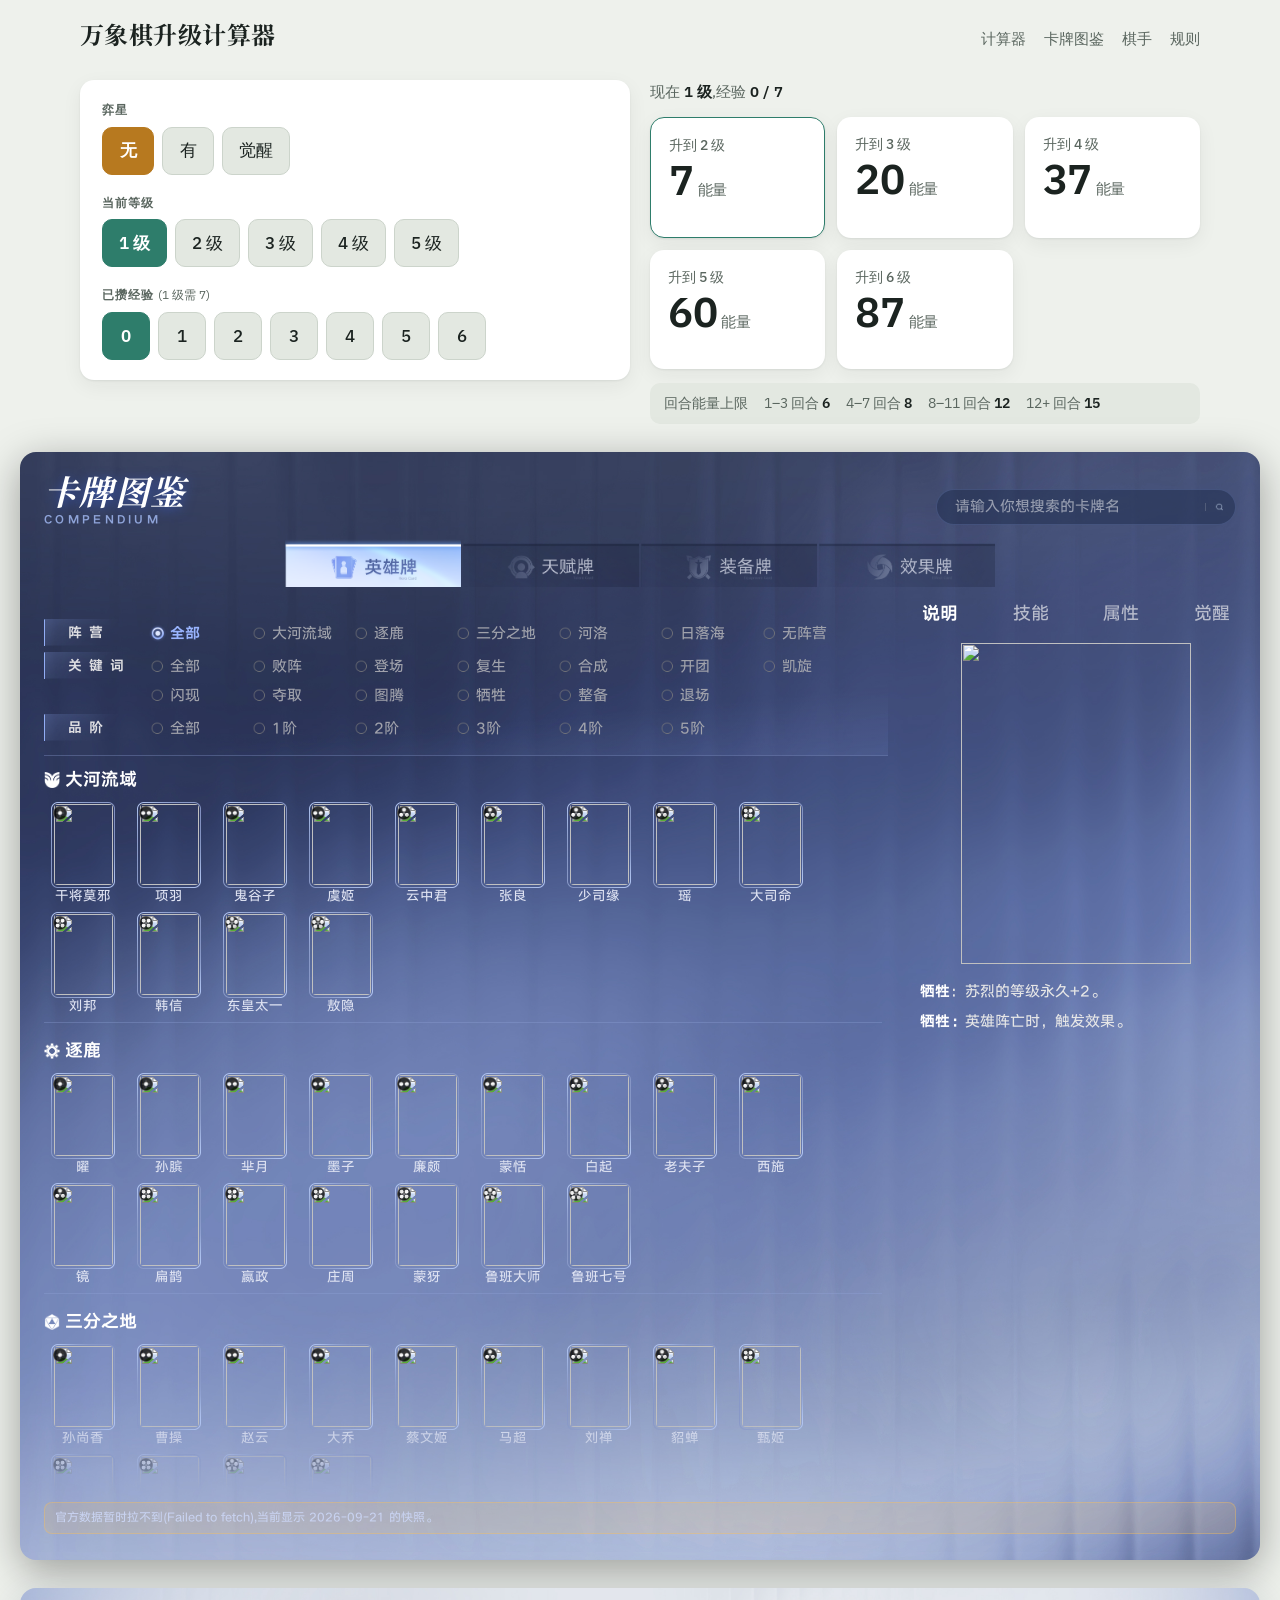
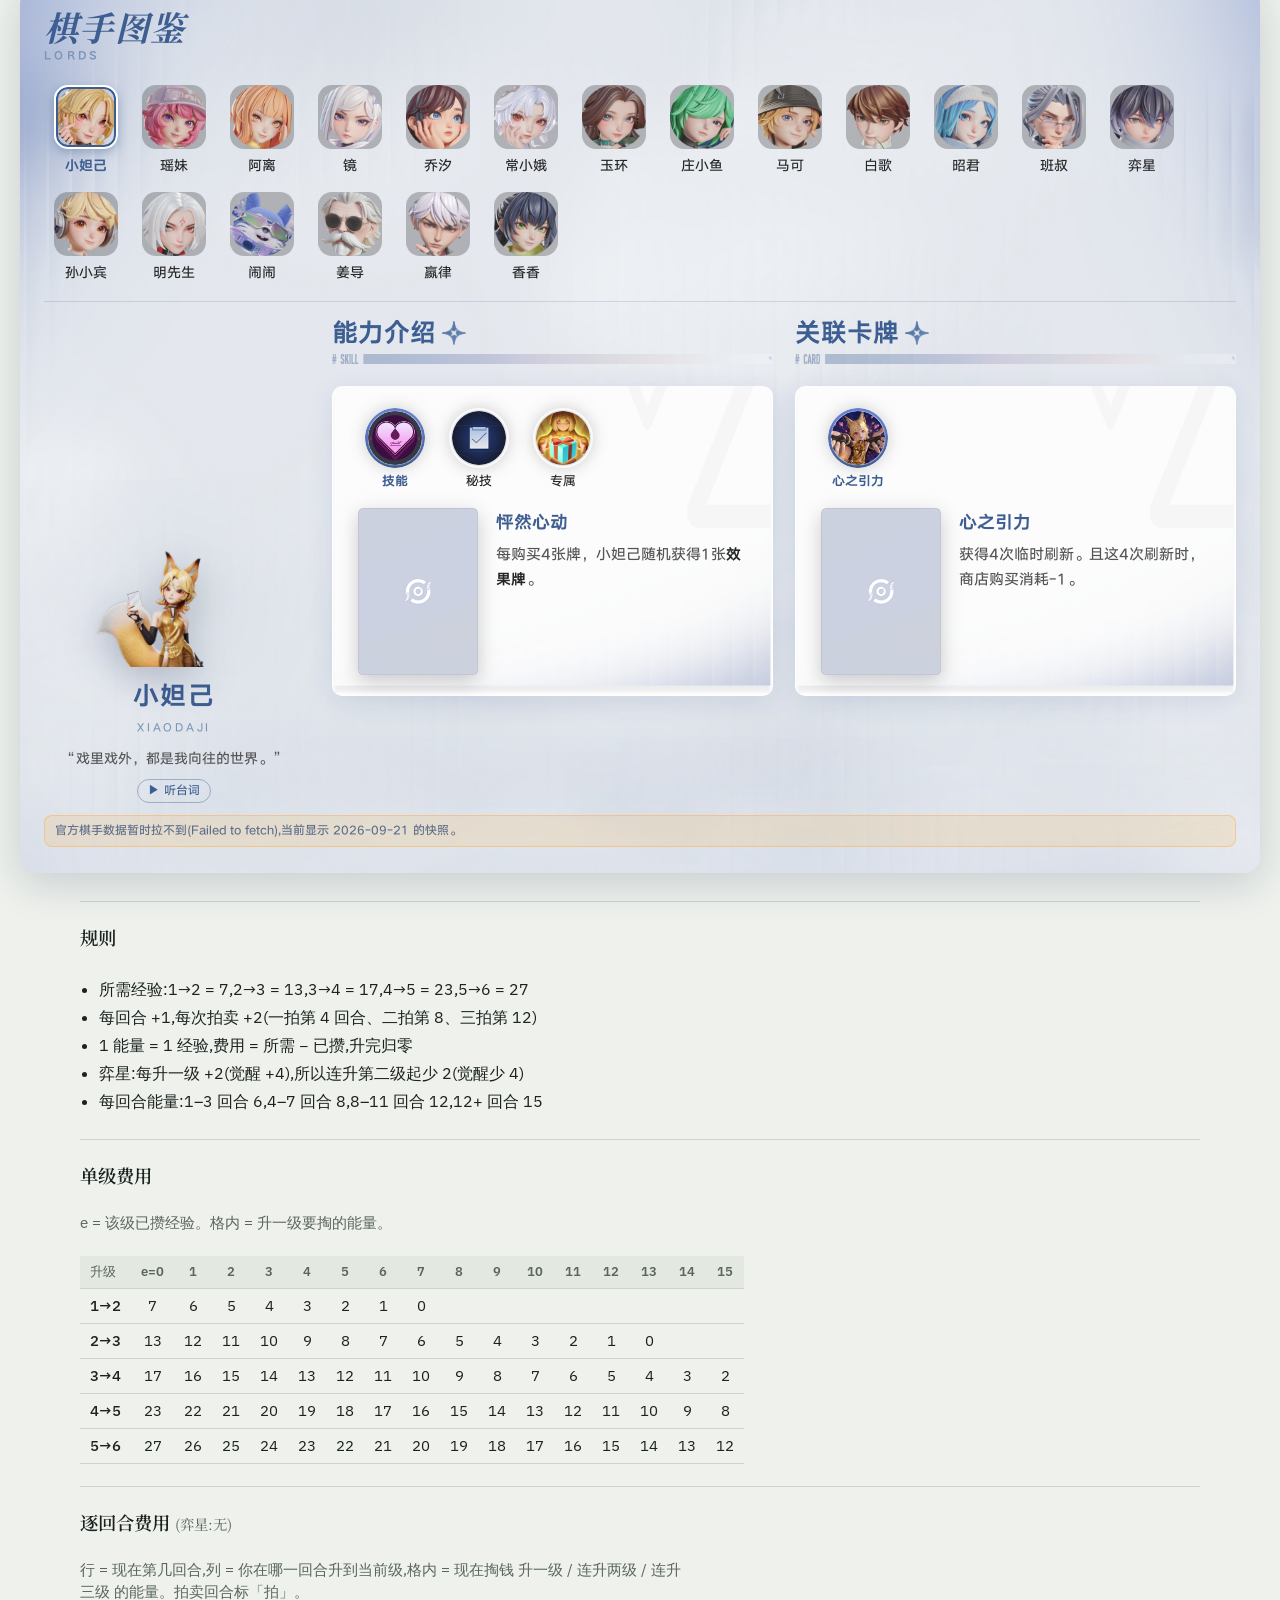
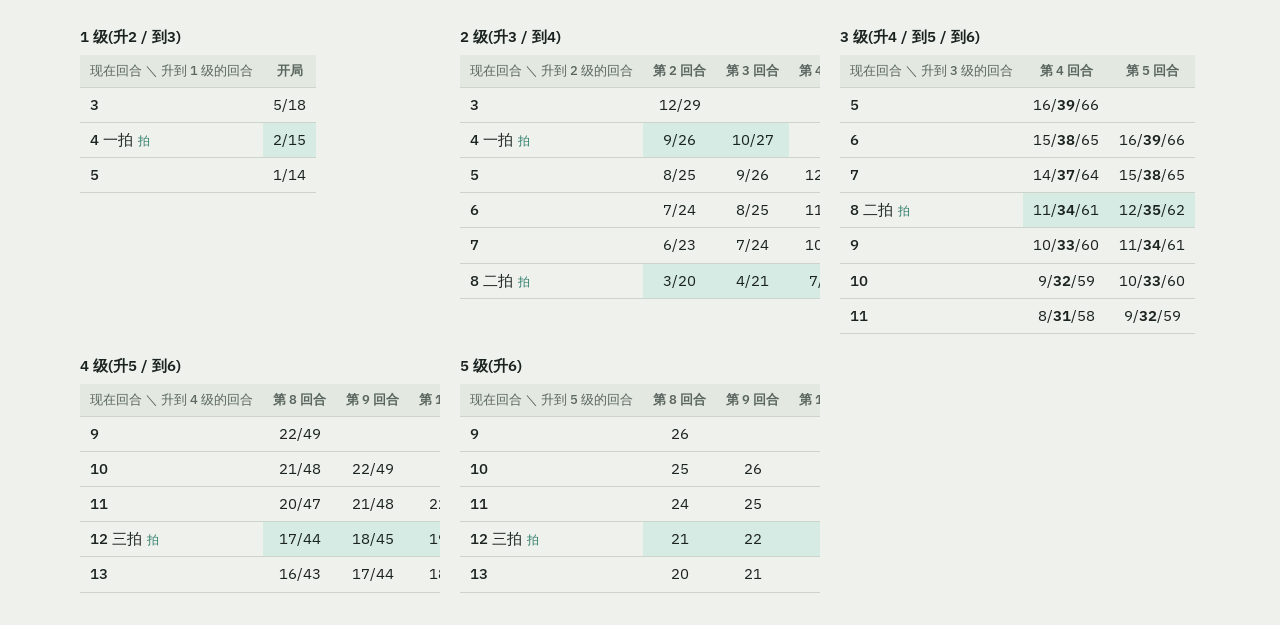
==== commit 12b0e98d: "Service Worker 缓存图片字体;列表头像和棋手图镜像到仓库;去掉来源说明 Co-Authored-By: Claude Fable 5.1 <noreply@anthropic.com>" ====
--- a/index.html
+++ b/index.html
@@ -351,5 +351,6 @@
 </script>
 <script src="cards.js" defer></script>
 <script src="roles.js" defer></script>
+<script>if ("serviceWorker" in navigator) navigator.serviceWorker.register("sw.js").catch(()=>{});</script>
 </body>
 </html>
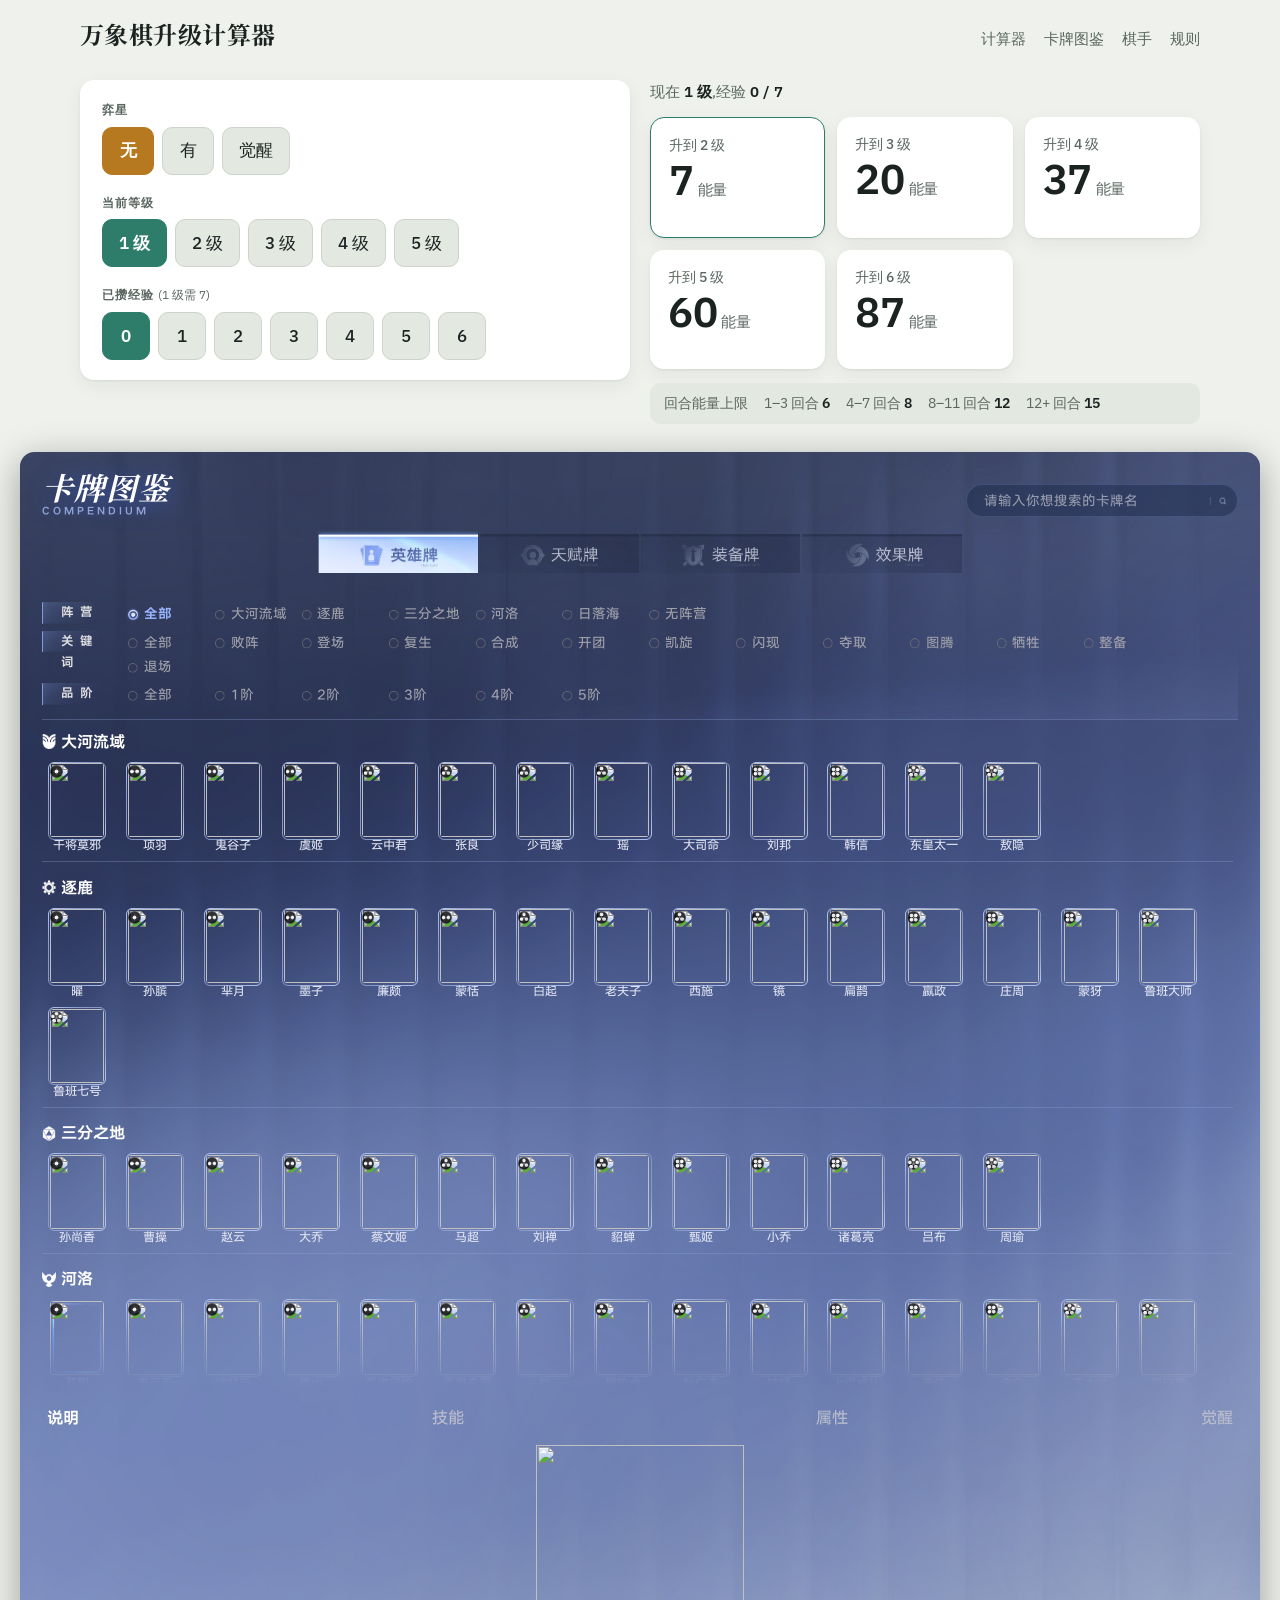
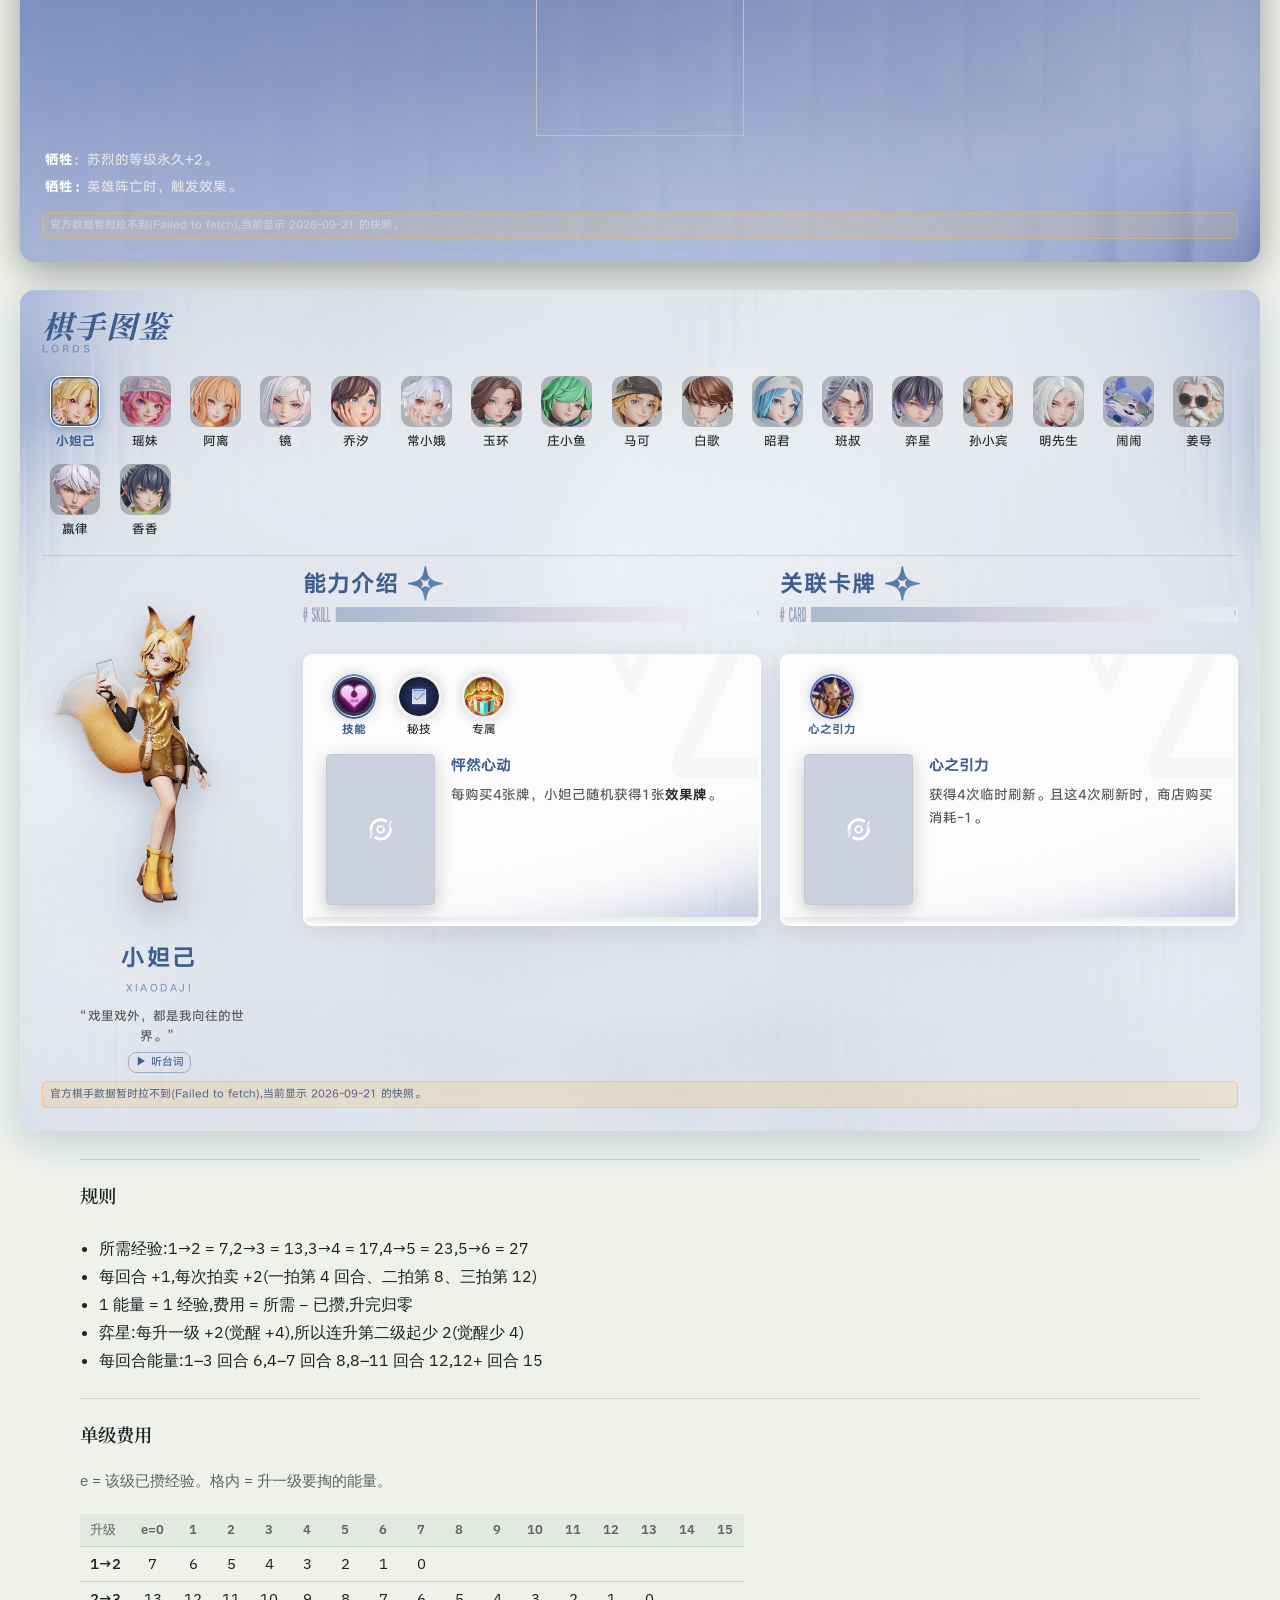
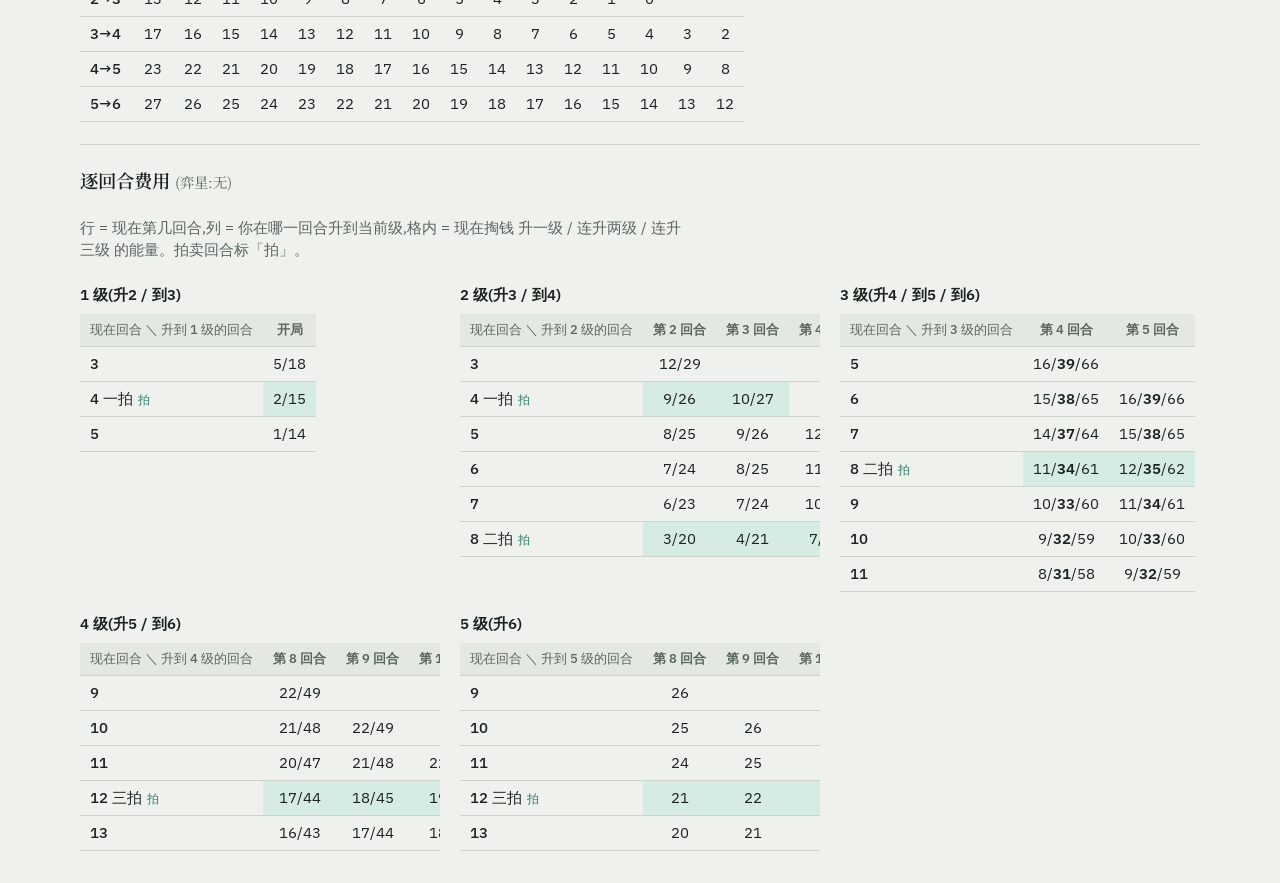
==== commit d648fd29: "图鉴和棋手区随窗口宽度整体缩放,取消 1560px 上限 Co-Authored-By: Claude Fable 5.1 <noreply@anthropic.com>" ====
--- a/index.html
+++ b/index.html
@@ -58,7 +58,7 @@
   padding-inline:20px;
   font-variant-numeric:tabular-nums;
 }
-.wrap{max-width:1560px;margin:0 auto;display:grid;gap:28px}
+.wrap{max-width:none;margin:0 auto;display:grid;gap:28px}
 .wrap>header,.wrap>.calc,.wrap>.ref{width:100%;max-width:1120px;justify-self:center}
 
 header{display:flex;align-items:baseline;justify-content:space-between;gap:12px;flex-wrap:wrap}
--- a/cards.css
+++ b/cards.css
@@ -1,152 +1,153 @@
 /* 卡牌图鉴,样式仿官网 wxq.qq.com/cp/a20260707sfgw 卡牌介绍区 */
 .cards-wrap{
+  font-size:clamp(14.5px, 1.04vw, 22px);
   --cbg:#0f1a33; --ctext:#e6e6e6; --cmuted:#a0a2ab; --cline:#91a5d852; --cactive:#99b4fe;
-  position:relative; border-radius:16px; overflow:hidden; color:var(--ctext);
+  position:relative; border-radius:1em; overflow:hidden; color:var(--ctext);
   background:#141d36 url(img/card/care_bg.jpg) no-repeat center/cover;
-  padding:22px 24px 26px; user-select:none;
+  padding:1.375em 1.5em 1.625em; user-select:none;
   font-family:"HYQiHei","PingFang SC","Hiragino Sans GB","Noto Sans SC","Microsoft YaHei",sans-serif;
-  box-shadow:0 10px 40px rgba(0,0,0,.35);
+  box-shadow:0 0.625em 2.5em rgba(0,0,0,.35);
 }
 .cards-wrap *{box-sizing:border-box}
 .cards-wrap a{color:inherit;text-decoration:none;cursor:pointer}
 .cards-wrap img{max-width:100%}
 
-.cards-head{display:flex;align-items:flex-end;justify-content:space-between;gap:16px;flex-wrap:wrap}
+.cards-head{display:flex;align-items:flex-end;justify-content:space-between;gap:1em;flex-wrap:wrap}
 .cards-title{line-height:1}
 .cards-title b{
-  font-family:"Noto Serif SC","Songti SC",serif;font-weight:700;font-size:34px;color:#fff;
+  font-family:"Noto Serif SC","Songti SC",serif;font-weight:700;font-size:2.125em;color:#fff;
   font-style:italic;letter-spacing:.04em;
-  text-shadow:0 2px 12px rgba(60,110,255,.5);
+  text-shadow:0 0.125em 0.75em rgba(60,110,255,.5);
 }
-.cards-title small{display:block;margin-top:6px;font-size:11px;letter-spacing:.3em;color:#8fa4d9;font-weight:600}
+.cards-title small{display:block;margin-top:0.375em;font-size:0.6875em;letter-spacing:.3em;color:#8fa4d9;font-weight:600}
 .cards-search{
-  display:flex;align-items:center;height:36px;width:min(300px,100%);border-radius:18px;
-  background:#1e2c4d7d;border:1px solid rgba(160,180,255,.18);padding:0 6px 0 16px;
+  display:flex;align-items:center;height:2.25em;width:min(18.75em,100%);border-radius:1.125em;
+  background:#1e2c4d7d;border:0.0625em solid rgba(160,180,255,.18);padding:0 0.375em 0 1em;
 }
-.cards-search input{flex:1;min-width:0;background:none;border:0;outline:0;color:#fff;font-size:15px;font-family:inherit}
+.cards-search input{flex:1;min-width:0;background:none;border:0;outline:0;color:#fff;font-size:0.9375em;font-family:inherit}
 .cards-search input::placeholder{color:#ffffff7d}
-.cards-search a{width:30px;height:30px;background:url(img/card/cards-search.png) no-repeat center/60%;flex:none;border-radius:50%}
+.cards-search a{width:1.875em;height:1.875em;background:url(img/card/cards-search.png) no-repeat center/60%;flex:none;border-radius:50%}
 .cards-search a:hover{background-color:rgba(255,255,255,.08)}
 
-.card-tab{display:flex;justify-content:center;gap:2px;margin:14px auto 0;flex-wrap:wrap}
+.card-tab{display:flex;justify-content:center;gap:0.125em;margin:0.875em auto 0;flex-wrap:wrap}
 .card-tab a{
-  width:176px;height:48px;display:block;
-  background:url(img/card/card-tab.png) no-repeat;background-size:715px 117px;background-position-y:bottom;
-  opacity:.85;text-indent:-9999px;overflow:hidden;
+  width:11em;height:3em;display:block;
+  background:url(img/card/card-tab.png) no-repeat;background-size:44.69em 7.312em;background-position-y:bottom;
+  opacity:.85;text-indent:-624.9em;overflow:hidden;
 }
-.card-tab a:nth-of-type(1){background-position-x:-4px}
-.card-tab a:nth-of-type(2){background-position-x:-181px}
-.card-tab a:nth-of-type(3){background-position-x:-357px}
-.card-tab a:nth-of-type(4){background-position-x:-534px}
+.card-tab a:nth-of-type(1){background-position-x:-0.25em}
+.card-tab a:nth-of-type(2){background-position-x:-11.31em}
+.card-tab a:nth-of-type(3){background-position-x:-22.31em}
+.card-tab a:nth-of-type(4){background-position-x:-33.38em}
 .card-tab a.on{background-position-y:0;opacity:1}
 .card-tab a:not(.on):hover{opacity:1}
 
-.cards-body{display:grid;grid-template-columns:minmax(0,1fr) 320px;gap:28px;margin-top:18px;align-items:start}
+.cards-body{display:grid;grid-template-columns:minmax(0,1fr) 20;gap:1.75em;margin-top:1.125em;align-items:start}
 @media (max-width:900px){.cards-body{grid-template-columns:1fr}}
 
 .cards-l-top{
-  padding:10px 0 12px;border-bottom:1px solid var(--cline);
+  padding:0.625em 0 0.75em;border-bottom:0.0625em solid var(--cline);
   background:linear-gradient(175deg,rgba(0,0,0,0),rgba(0,0,0,0) 70%,rgba(152,180,253,.1) 100%);
 }
-.cards-l-item{display:flex;align-items:flex-start;gap:6px;margin-top:4px}
+.cards-l-item{display:flex;align-items:flex-start;gap:0.375em;margin-top:0.25em}
 .cards-l-item>p{
-  flex:none;width:96px;height:27px;line-height:27px;padding-left:24px;margin:0;
+  flex:none;width:6em;height:1.688em;line-height:1.688em;padding-left:1.5em;margin:0;
   background:url(img/card/cards-l-item.png) no-repeat center/100% 100%;
-  font-size:14px;font-weight:700;color:#dfdfe2;letter-spacing:.5em;
+  font-size:0.875em;font-weight:700;color:#dfdfe2;letter-spacing:.5em;
 }
-.cards-l-item2{display:flex;flex-wrap:wrap;gap:0 4px;flex:1;min-width:0}
+.cards-l-item2{display:flex;flex-wrap:wrap;gap:0 0.25em;flex:1;min-width:0}
 .cards-l-item2 a{
-  position:relative;min-width:98px;height:29px;line-height:29px;padding-left:24px;
-  font-size:15px;color:var(--cmuted);white-space:nowrap;
+  position:relative;min-width:6.125em;height:1.812em;line-height:1.812em;padding-left:1.5em;
+  font-size:0.9375em;color:var(--cmuted);white-space:nowrap;
 }
 .cards-l-item2 a::after{
-  content:"";position:absolute;left:2px;top:50%;width:18px;height:18px;margin-top:-9px;
-  background:url(img/card/cards-l-item2.png) no-repeat;background-size:53px auto;background-position:-4px -4px;
+  content:"";position:absolute;left:0.125em;top:50%;width:1.125em;height:1.125em;margin-top:-0.5625em;
+  background:url(img/card/cards-l-item2.png) no-repeat;background-size:3.312em auto;background-position:-0.25em -0.25em;
 }
 .cards-l-item2 a.on{color:var(--cactive);font-weight:700}
-.cards-l-item2 a.on::after{background-position:-30px -4px}
+.cards-l-item2 a.on::after{background-position:-1.875em -0.25em}
 .cards-l-item2 a:hover{color:#fff}
 
 .cards-l-list{
-  margin-top:14px;max-height:720px;overflow-y:auto;padding-right:6px;
+  margin-top:0.875em;max-height:45em;overflow-y:auto;padding-right:0.375em;
   mask:linear-gradient(180deg,#000,#000 90%,transparent 100%);
   scrollbar-width:thin;scrollbar-color:#a4bdfd rgba(255,255,255,.1);
 }
-.cards-l-list::-webkit-scrollbar{width:4px}
-.cards-l-list::-webkit-scrollbar-thumb{background:#a4bdfd;border-radius:2px}
-.cards-l-li{margin-bottom:18px}
-.li-ti{display:flex;align-items:center;height:20px;margin-bottom:10px}
-.li-ti img{height:16px;width:auto}
-.li-ti p{font-size:18px;line-height:1;color:#fefefe;margin:0 5px;font-weight:600}
-.li-ti span{font-size:14px;color:var(--cmuted);border-left:1px solid var(--cline);padding-left:8px;margin-left:4px}
-.li-cards{display:flex;flex-wrap:wrap;gap:10px 8px;padding-bottom:12px;border-bottom:1px solid var(--cline)}
+.cards-l-list::-webkit-scrollbar{width:0.25em}
+.cards-l-list::-webkit-scrollbar-thumb{background:#a4bdfd;border-radius:0.125em}
+.cards-l-li{margin-bottom:1.125em}
+.li-ti{display:flex;align-items:center;height:1.25em;margin-bottom:0.625em}
+.li-ti img{height:1em;width:auto}
+.li-ti p{font-size:1.125em;line-height:1;color:#fefefe;margin:0 0.3125em;font-weight:600}
+.li-ti span{font-size:0.875em;color:var(--cmuted);border-left:0.0625em solid var(--cline);padding-left:0.5em;margin-left:0.25em}
+.li-cards{display:flex;flex-wrap:wrap;gap:0.625em 0.5em;padding-bottom:0.75em;border-bottom:0.0625em solid var(--cline)}
 .li-detail{
-  position:relative;width:78px;height:100px;text-align:center;cursor:pointer;
-  background:url(img/card/care_li_bg_on.png) no-repeat center top 2px/64px 86px;
+  position:relative;width:4.875em;height:6.25em;text-align:center;cursor:pointer;
+  background:url(img/card/care_li_bg_on.png) no-repeat center top 0.125em/4em 5.375em;
 }
-.li-detail .li-hero{display:block;width:59px;height:81px;margin:4px auto 0;border-radius:4px;object-fit:cover}
-.li-detail p{margin:3px -8px 0;font-size:13.5px;line-height:1.2;color:#dfe3f2;white-space:nowrap;overflow:hidden;text-overflow:ellipsis}
+.li-detail .li-hero{display:block;width:3.688em;height:5.062em;margin:0.25em auto 0;border-radius:0.25em;object-fit:cover}
+.li-detail p{margin:0.1875em -0.5em 0;font-size:0.8438em;line-height:1.2;color:#dfe3f2;white-space:nowrap;overflow:hidden;text-overflow:ellipsis}
 .li-detail.on{background-image:url(img/card/care_li_bg.png)}
 .li-detail.on p{color:#fff}
 .li-detail:hover p{color:#fff}
-.li-icon{position:absolute;top:6px;left:9px;width:14px;height:14px}
-.cards-tf .li-detail,.cards-zb .li-detail,.cards-xg .li-detail{width:78px;height:100px}
-.cards-tf .li-detail,.cards-zb .li-detail{background:url(img/card/care_li_bg2_on.png) no-repeat center top/64px 64px}
+.li-icon{position:absolute;top:0.375em;left:0.5625em;width:0.875em;height:0.875em}
+.cards-tf .li-detail,.cards-zb .li-detail,.cards-xg .li-detail{width:4.875em;height:6.25em}
+.cards-tf .li-detail,.cards-zb .li-detail{background:url(img/card/care_li_bg2_on.png) no-repeat center top/4em 4em}
 .cards-tf .li-detail.on,.cards-zb .li-detail.on{background-image:url(img/card/care_li_bg2.png)}
-.cards-tf .li-detail .li-hero,.cards-zb .li-detail .li-hero{width:59px;height:59px;margin:2px auto 0;border-radius:50%}
-.cards-tf .li-detail p,.cards-zb .li-detail p,.cards-xg .li-detail p{margin-top:9px}
+.cards-tf .li-detail .li-hero,.cards-zb .li-detail .li-hero{width:3.688em;height:3.688em;margin:0.125em auto 0;border-radius:50%}
+.cards-tf .li-detail p,.cards-zb .li-detail p,.cards-xg .li-detail p{margin-top:0.5625em}
 .tf_bg1{background:url(img/card/tf_bg1.png) no-repeat center/100%}
 .tf_bg2{background:url(img/card/tf_bg2.png) no-repeat center/100%}
 .tf_bg3{background:url(img/card/tf_bg3.png) no-repeat center/100%}
-.cards-xg .li-detail{background:url(img/card/care_li_bg3_on.png) no-repeat center top/64px 64px}
+.cards-xg .li-detail{background:url(img/card/care_li_bg3_on.png) no-repeat center top/4em 4em}
 .cards-xg .li-detail.on{background-image:url(img/card/care_li_bg3.png)}
-.cards-xg .li-detail .li-hero{width:59px;height:59px;margin:2px auto 0;border-radius:6px}
-.cards-err{padding:40px 0;text-align:center;color:#f2f5ff;font-size:15px}
+.cards-xg .li-detail .li-hero{width:3.688em;height:3.688em;margin:0.125em auto 0;border-radius:0.375em}
+.cards-err{padding:2.5em 0;text-align:center;color:#f2f5ff;font-size:0.9375em}
 
-.cards-right{position:sticky;top:12px}
+.cards-right{position:sticky;top:0.75em}
 @media (max-width:900px){.cards-right{position:static}}
-.cards-r-tab{display:flex;justify-content:space-between;align-items:center;margin-bottom:16px;padding:0 6px}
-.cards-r-tab a{font-size:18px;color:#b8bccc;line-height:1}
+.cards-r-tab{display:flex;justify-content:space-between;align-items:center;margin-bottom:1em;padding:0 0.375em}
+.cards-r-tab a{font-size:1.125em;color:#b8bccc;line-height:1}
 .cards-r-tab a.on{font-weight:700;color:#fff}
-.cards-r-item{display:none;max-height:740px;overflow-y:auto;overflow-x:hidden;scrollbar-width:thin;padding:0 4px}
+.cards-r-item{display:none;max-height:46.25em;overflow-y:auto;overflow-x:hidden;scrollbar-width:thin;padding:0 0.25em}
 .cards-r-item.on{display:block}
-.r-big{display:block;width:230px;height:321px;margin:4px auto 16px;perspective:1200px}
+.r-big{display:block;width:14.38em;height:20.06em;margin:0.25em auto 1em;perspective:75em}
 .r-big img{width:100%;height:100%;display:block;object-fit:contain;transform-style:preserve-3d;animation:cardShake 25s infinite}
 @keyframes cardShake{0%,100%{transform:rotateY(0)}10%,30%,50%,70%,90%{transform:rotateY(-10deg)}20%,40%,60%,80%{transform:rotateY(10deg)}}
 @media (prefers-reduced-motion:reduce){.r-big img{animation:none}}
-.r-dots{display:flex;justify-content:center;gap:6px;margin:-8px 0 14px}
-.r-dots i{width:8px;height:8px;border-radius:4px;background:#fff;opacity:.5;cursor:pointer;transition:width .15s}
-.r-dots i.on{width:26px;opacity:1}
-.cards-r-desc{font-size:15px;color:var(--ctext);line-height:1.6;margin-bottom:6px}
+.r-dots{display:flex;justify-content:center;gap:0.375em;margin:-0.5em 0 0.875em}
+.r-dots i{width:0.5em;height:0.5em;border-radius:0.25em;background:#fff;opacity:.5;cursor:pointer;transition:width .15s}
+.r-dots i.on{width:1.625em;opacity:1}
+.cards-r-desc{font-size:0.9375em;color:var(--ctext);line-height:1.6;margin-bottom:0.375em}
 .cards-r-desc span{font-weight:700;color:#fff}
 .cards-r-desc .kw{color:#fff;font-weight:700}
-.cards-right h2{font-size:15px;color:#fff;font-weight:700;border-bottom:1px solid #e5e5e536;padding:6px 0;margin:6px 0 8px}
-.cards-r-descimg{display:flex;gap:10px;align-items:center;flex-wrap:wrap;padding:6px 0}
+.cards-right h2{font-size:0.9375em;color:#fff;font-weight:700;border-bottom:0.0625em solid #e5e5e536;padding:0.375em 0;margin:0.375em 0 0.5em}
+.cards-r-descimg{display:flex;gap:0.625em;align-items:center;flex-wrap:wrap;padding:0.375em 0}
 .desc-img,.desc-img2,.desc-img3{display:block;overflow:hidden;flex:none;cursor:zoom-in;background:no-repeat center/100%}
-.desc-img{width:57px;height:57px;background-image:url(img/card/desc-img.png)}
-.desc-img img{width:46px;height:46px;display:block;margin:5px auto;border-radius:50%}
-.desc-img2{width:44px;height:57px;background-image:url(img/card/desc-img2.png)}
-.desc-img2 img{width:34px;height:46px;display:block;margin:5px auto;border-radius:2px;object-fit:cover}
-.desc-img3{width:57px;height:57px;background-image:url(img/card/desc-img3.png)}
-.desc-img3 img{width:46px;height:46px;display:block;margin:5px auto;border-radius:2px;object-fit:cover}
-.r-item2-top{display:flex;align-items:center;gap:12px;margin-top:4px}
-.r-item2-top img{width:34px;height:34px;border-radius:50%}
-.r-item2-top p{font-size:16px;font-weight:700;color:#fff;margin:0}
-.cards-r-desc2{font-size:15px;line-height:1.65;margin:12px 0;color:var(--ctext)}
+.desc-img{width:3.562em;height:3.562em;background-image:url(img/card/desc-img.png)}
+.desc-img img{width:2.875em;height:2.875em;display:block;margin:0.3125em auto;border-radius:50%}
+.desc-img2{width:2.75em;height:3.562em;background-image:url(img/card/desc-img2.png)}
+.desc-img2 img{width:2.125em;height:2.875em;display:block;margin:0.3125em auto;border-radius:0.125em;object-fit:cover}
+.desc-img3{width:3.562em;height:3.562em;background-image:url(img/card/desc-img3.png)}
+.desc-img3 img{width:2.875em;height:2.875em;display:block;margin:0.3125em auto;border-radius:0.125em;object-fit:cover}
+.r-item2-top{display:flex;align-items:center;gap:0.75em;margin-top:0.25em}
+.r-item2-top img{width:2.125em;height:2.125em;border-radius:50%}
+.r-item2-top p{font-size:1em;font-weight:700;color:#fff;margin:0}
+.cards-r-desc2{font-size:0.9375em;line-height:1.65;margin:0.75em 0;color:var(--ctext)}
 .cards-r-desc2 .kw{color:#fff;font-weight:700}
-.r-item2-b{display:flex;align-items:flex-start;gap:10px;margin-bottom:8px;font-size:14px;line-height:1.5}
+.r-item2-b{display:flex;align-items:flex-start;gap:0.625em;margin-bottom:0.5em;font-size:0.875em;line-height:1.5}
 .r-item2-b b{flex:none;color:#d1985a;font-weight:700}
-.r-item3-li{display:flex;justify-content:space-between;align-items:center;border-bottom:1px solid #e5e5e536;padding:9px 4px;font-size:14px;color:#fff}
+.r-item3-li{display:flex;justify-content:space-between;align-items:center;border-bottom:0.0625em solid #e5e5e536;padding:0.5625em 0.25em;font-size:0.875em;color:#fff}
 .r-item3-li b{font-weight:700;font-variant-numeric:tabular-nums}
-.cards-note{font-size:12px;color:#c8d2f0;background:rgba(255,190,80,.14);border:1px solid rgba(255,190,80,.35);border-radius:8px;padding:6px 10px;margin-top:12px}
+.cards-note{font-size:0.75em;color:#c8d2f0;background:rgba(255,190,80,.14);border:0.0625em solid rgba(255,190,80,.35);border-radius:0.5em;padding:0.375em 0.625em;margin-top:0.75em}
 .cards-note:empty{display:none}
-.cards-src{font-size:11px;color:#7f8db5;margin-top:14px;text-align:right}
+.cards-src{font-size:0.6875em;color:#7f8db5;margin-top:0.875em;text-align:right}
 .cards-src a{color:#9db1ea;text-decoration:underline}
 
 .cards-lightbox{
   position:fixed;inset:0;z-index:50;background:rgba(6,10,22,.86);display:none;
-  align-items:center;justify-content:center;cursor:zoom-out;padding:24px;
+  align-items:center;justify-content:center;cursor:zoom-out;padding:1.5em;
 }
 .cards-lightbox.on{display:flex}
-.cards-lightbox img{max-width:min(90vw,420px);max-height:85vh;object-fit:contain}
-.cards-lightbox p{position:absolute;bottom:24px;left:0;right:0;text-align:center;color:#fff;font-size:15px;margin:0}
+.cards-lightbox img{max-width:min(90vw,26.25em);max-height:85vh;object-fit:contain}
+.cards-lightbox p{position:absolute;bottom:1.5em;left:0;right:0;text-align:center;color:#fff;font-size:0.9375em;margin:0}
--- a/roles.css
+++ b/roles.css
@@ -1,84 +1,86 @@
 /* 棋手图鉴,样式仿官网 roledetail 页 */
 .roles-wrap{
+  font-size:clamp(14.5px, 1.04vw, 22px);
   --rblue:#3d5e91; --rtext:#545454; --rdark:#252525;
-  position:relative;border-radius:16px;overflow:hidden;color:var(--rtext);
+  position:relative;border-radius:1em;overflow:hidden;color:var(--rtext);
   background:#dfe6f2 url(img/role/bg.jpg) no-repeat center/cover;
-  padding:22px 24px 26px;user-select:none;
+  padding:1.375em 1.5em 1.625em;user-select:none;
   font-family:"HYQiHei","PingFang SC","Hiragino Sans GB","Noto Sans SC","Microsoft YaHei",sans-serif;
-  box-shadow:0 10px 40px rgba(20,40,80,.18);
+  box-shadow:0 0.625em 2.5em rgba(20,40,80,.18);
 }
 .roles-wrap *{box-sizing:border-box}
 .roles-wrap a{color:inherit;text-decoration:none;cursor:pointer}
 .roles-wrap img{max-width:100%}
 .roles-head{line-height:1}
 .roles-head b{
-  font-family:"Noto Serif SC","Songti SC",serif;font-weight:700;font-size:34px;color:var(--rblue);
+  font-family:"Noto Serif SC","Songti SC",serif;font-weight:700;font-size:2.125em;color:var(--rblue);
   font-style:italic;letter-spacing:.04em;
 }
-.roles-head small{display:block;margin-top:6px;font-size:11px;letter-spacing:.3em;color:#7d93b8;font-weight:600}
+.roles-head small{display:block;margin-top:0.375em;font-size:0.6875em;letter-spacing:.3em;color:#7d93b8;font-weight:600}
 
-.roles-nav{display:flex;flex-wrap:wrap;gap:6px 4px;margin-top:18px;padding-bottom:14px;border-bottom:1px solid rgba(61,94,145,.18)}
-.roles-nav a{position:relative;width:84px;padding:6px 0 4px;text-align:center;font-size:14px;color:var(--rdark)}
+.roles-nav{display:flex;flex-wrap:wrap;gap:0.375em 0.25em;margin-top:1.125em;padding-bottom:0.875em;border-bottom:0.0625em solid rgba(61,94,145,.18)}
+.roles-nav a{position:relative;width:5.25em;padding:0.375em 0 0.25em;text-align:center;font-size:0.875em;color:var(--rdark)}
 .roles-nav a i{
-  display:block;width:64px;height:64px;margin:0 auto 6px;border-radius:14px;overflow:hidden;position:relative;
+  display:block;width:4em;height:4em;margin:0 auto 0.375em;border-radius:0.875em;overflow:hidden;position:relative;
   background:url(img/role/rh_bg.png) no-repeat center/100%;opacity:.85;transition:transform .12s,opacity .12s;
 }
 .roles-nav a i img{width:100%;height:100%;object-fit:cover;display:block}
-.roles-nav a:hover i{opacity:1;transform:translateY(-2px)}
+.roles-nav a:hover i{opacity:1;transform:translateY(-0.125em)}
 .roles-nav a.on{font-weight:700;color:var(--rblue)}
-.roles-nav a.on i{opacity:1;background-image:url(img/role/rh_bg2.png);box-shadow:0 4px 10px rgba(61,94,145,.35)}
-.roles-nav a.on i::after{content:"";position:absolute;inset:0;border:2px solid #fff;border-radius:14px;box-shadow:inset 0 0 0 2px var(--rblue)}
+.roles-nav a.on i{opacity:1;background-image:url(img/role/rh_bg2.png);box-shadow:0 0.25em 0.625em rgba(61,94,145,.35)}
+.roles-nav a.on i::after{content:"";position:absolute;inset:0;border:0.125em solid #fff;border-radius:0.875em;box-shadow:inset 0 0 0 0.125em var(--rblue)}
 
-.roles-body{display:grid;grid-template-columns:260px minmax(0,1fr);gap:20px 28px;margin-top:18px;align-items:start}
+.roles-body{display:grid;grid-template-columns:16.25em minmax(0,1fr);gap:1.25em 1.75em;margin-top:1.125em;align-items:start}
 @media (max-width:900px){.roles-body{grid-template-columns:1fr}}
-.roles-portrait{position:relative;text-align:center}
-.roles-portrait .rp-img{display:block;width:100%;max-width:260px;margin:0 auto;aspect-ratio:3/4;object-fit:contain;object-position:bottom;filter:drop-shadow(0 12px 18px rgba(20,40,80,.25))}
-.roles-portrait h3{margin:10px 0 4px;font-size:26px;color:var(--rblue);font-weight:700;letter-spacing:.06em}
-.roles-portrait .rp-en{font-size:11px;letter-spacing:.25em;color:#7d93b8;text-transform:uppercase}
-.roles-portrait .rp-line{margin:12px auto 0;font-size:14px;line-height:1.6;color:var(--rtext);max-width:240px}
+.roles-portrait{position:relative;text-align:center;align-self:start}
+.roles-portrait .rp-img{display:block;width:100%;max-width:16.25em;margin:0 auto;aspect-ratio:2/3;object-fit:cover;object-position:center 35%;filter:drop-shadow(0 0.75em 1.125em rgba(20,40,80,.25))}
+@media (max-width:900px){.roles-portrait .rp-img{max-width:13.75em;aspect-ratio:3/4}}
+.roles-portrait h3{margin:0.625em 0 0.25em;font-size:1.625em;color:var(--rblue);font-weight:700;letter-spacing:.06em}
+.roles-portrait .rp-en{font-size:0.6875em;letter-spacing:.25em;color:#7d93b8;text-transform:uppercase}
+.roles-portrait .rp-line{margin:0.75em auto 0;font-size:0.875em;line-height:1.6;color:var(--rtext);max-width:15em}
 .roles-portrait .rp-line::before{content:"“"}
 .roles-portrait .rp-line::after{content:"”"}
-.roles-portrait .rp-voice{display:inline-block;margin-top:8px;font-size:12px;color:var(--rblue);border:1px solid rgba(61,94,145,.4);border-radius:12px;padding:2px 10px}
+.roles-portrait .rp-voice{display:inline-block;margin-top:0.5em;font-size:0.75em;color:var(--rblue);border:0.0625em solid rgba(61,94,145,.4);border-radius:0.75em;padding:0.125em 0.625em}
 .roles-portrait .rp-voice.playing{background:var(--rblue);color:#fff}
 
-.roles-panels{display:grid;grid-template-columns:repeat(auto-fit,minmax(340px,1fr));gap:22px}
-.rpanel-ti{position:relative;font-size:26px;font-weight:700;color:var(--rblue);padding-bottom:10px;margin-bottom:12px;line-height:1}
-.rpanel-ti span{position:relative;padding-right:30px}
-.rpanel-ti span::after{content:"";position:absolute;right:0;top:50%;width:24px;height:24px;margin-top:-12px;background:url(img/role/list-con-icon.png) no-repeat center/contain}
-.rpanel-ti img{display:block;width:auto;height:10px;margin-top:8px}
+.roles-panels{display:grid;grid-template-columns:repeat(auto-fit,minmax(21.25em,1fr));gap:1.375em}
+.rpanel-ti{position:relative;font-size:1.625em;font-weight:700;color:var(--rblue);padding-bottom:0.625em;margin-bottom:0.75em;line-height:1}
+.rpanel-ti span{position:relative;padding-right:1.875em}
+.rpanel-ti span::after{content:"";position:absolute;right:0;top:50%;width:1.5em;height:1.5em;margin-top:-0.75em;background:url(img/role/list-con-icon.png) no-repeat center/contain}
+.rpanel-ti img{display:block;width:auto;height:0.625em;margin-top:0.5em}
 .rpanel-box{
-  background:#fff url(img/role/list-con-box.png) no-repeat center/100% 100%;border-radius:10px;
-  padding:22px 26px 20px;min-height:300px;position:relative;box-shadow:0 6px 24px rgba(61,94,145,.12);
+  background:#fff url(img/role/list-con-box.png) no-repeat center/100% 100%;border-radius:0.625em;
+  padding:1.375em 1.625em 1.25em;min-height:18.75em;position:relative;box-shadow:0 0.375em 1.5em rgba(61,94,145,.12);
 }
-.rp-nav{display:flex;flex-wrap:wrap;gap:4px 18px;padding-left:4px;position:relative}
-.rp-nav a{width:66px;text-align:center;font-size:13px;color:var(--rdark);line-height:1.2}
+.rp-nav{display:flex;flex-wrap:wrap;gap:0.25em 1.125em;padding-left:0.25em;position:relative}
+.rp-nav a{width:4.125em;text-align:center;font-size:0.8125em;color:var(--rdark);line-height:1.2}
 .rp-nav a i{
-  display:flex;align-items:center;justify-content:center;width:60px;height:60px;margin:0 auto 6px;border-radius:50%;
-  background:#fff url(img/role/list-con-nav2.png) no-repeat center/100%;box-shadow:0 0 16px rgba(99,98,98,.3);
+  display:flex;align-items:center;justify-content:center;width:3.75em;height:3.75em;margin:0 auto 0.375em;border-radius:50%;
+  background:#fff url(img/role/list-con-nav2.png) no-repeat center/100%;box-shadow:0 0 1em rgba(99,98,98,.3);
 }
-.rp-nav a i img{width:54px;height:54px;border-radius:50%;object-fit:cover;display:block}
+.rp-nav a i img{width:3.375em;height:3.375em;border-radius:50%;object-fit:cover;display:block}
 .rp-nav a.on{font-weight:700;color:var(--rblue)}
 .rp-nav a.on i{background-image:url(img/role/list-con-nav.png)}
 .rp-nav a.rp-more i{background-image:none;background-color:#eef2f8}
-.rp-nav a.rp-more i img{width:22px;height:22px;border-radius:0}
+.rp-nav a.rp-more i img{width:1.375em;height:1.375em;border-radius:0}
 .rp-more-list{
-  position:absolute;left:0;right:0;top:0;z-index:5;background:#535353e6;border-radius:10px;padding:16px 20px 8px;
-  display:none;flex-wrap:wrap;gap:6px 14px;
+  position:absolute;left:0;right:0;top:0;z-index:5;background:#535353e6;border-radius:0.625em;padding:1em 1.25em 0.5em;
+  display:none;flex-wrap:wrap;gap:0.375em 0.875em;
 }
 .rp-more-list.on{display:flex}
-.rp-more-list a{width:66px;text-align:center;font-size:13px;color:#e1e1e1;line-height:1.2;margin-bottom:8px}
-.rp-more-list a i{display:flex;align-items:center;justify-content:center;width:60px;height:60px;margin:0 auto 6px;border-radius:50%;background:#cacaca1a}
-.rp-more-list a i img{width:54px;height:54px;border-radius:50%;object-fit:cover}
+.rp-more-list a{width:4.125em;text-align:center;font-size:0.8125em;color:#e1e1e1;line-height:1.2;margin-bottom:0.5em}
+.rp-more-list a i{display:flex;align-items:center;justify-content:center;width:3.75em;height:3.75em;margin:0 auto 0.375em;border-radius:50%;background:#cacaca1a}
+.rp-more-list a i img{width:3.375em;height:3.375em;border-radius:50%;object-fit:cover}
 .rp-more-list a.on{color:#fff;font-weight:700}
-.rp-more-close{position:absolute;right:-6px;top:10px;width:26px;height:38px;background:url(img/role/list-more-close.png) no-repeat center/100%}
-.rp-info{display:flex;gap:18px;align-items:flex-start;margin-top:18px}
-.rp-info .rp-card{flex:none;width:120px;height:168px;object-fit:contain;cursor:zoom-in;filter:drop-shadow(0 6px 10px rgba(0,0,0,.2))}
-.rp-info-text{flex:1;min-width:0;font-size:15px;line-height:1.65;color:var(--rtext);max-height:190px;overflow-y:auto;scrollbar-width:thin}
-.rp-info-text p{margin:0 0 6px;font-size:18px;color:#3e5e92;font-weight:700}
+.rp-more-close{position:absolute;right:-0.375em;top:0.625em;width:1.625em;height:2.375em;background:url(img/role/list-more-close.png) no-repeat center/100%}
+.rp-info{display:flex;gap:1.125em;align-items:flex-start;margin-top:1.125em}
+.rp-info .rp-card{flex:none;width:7.5em;height:10.5em;object-fit:contain;cursor:zoom-in;filter:drop-shadow(0 0.375em 0.625em rgba(0,0,0,.2))}
+.rp-info-text{flex:1;min-width:0;font-size:0.9375em;line-height:1.65;color:var(--rtext);max-height:11.88em;overflow-y:auto;scrollbar-width:thin}
+.rp-info-text p{margin:0 0 0.375em;font-size:1.125em;color:#3e5e92;font-weight:700}
 .rp-info-text b{color:var(--rdark)}
 .rp-info-text .kw{color:#3e5e92;font-weight:700}
-.rp-empty{font-size:14px;color:#8a97ad;padding:30px 0;text-align:center}
-.roles-note{font-size:12px;color:#5b6b88;background:rgba(255,190,80,.18);border:1px solid rgba(255,170,60,.45);border-radius:8px;padding:6px 10px;margin-top:12px}
+.rp-empty{font-size:0.875em;color:#8a97ad;padding:1.875em 0;text-align:center}
+.roles-note{font-size:0.75em;color:#5b6b88;background:rgba(255,190,80,.18);border:0.0625em solid rgba(255,170,60,.45);border-radius:0.5em;padding:0.375em 0.625em;margin-top:0.75em}
 .roles-note:empty{display:none}
-.roles-src{font-size:11px;color:#7d93b8;margin-top:14px;text-align:right}
+.roles-src{font-size:0.6875em;color:#7d93b8;margin-top:0.875em;text-align:right}
 .roles-src a{color:var(--rblue);text-decoration:underline}
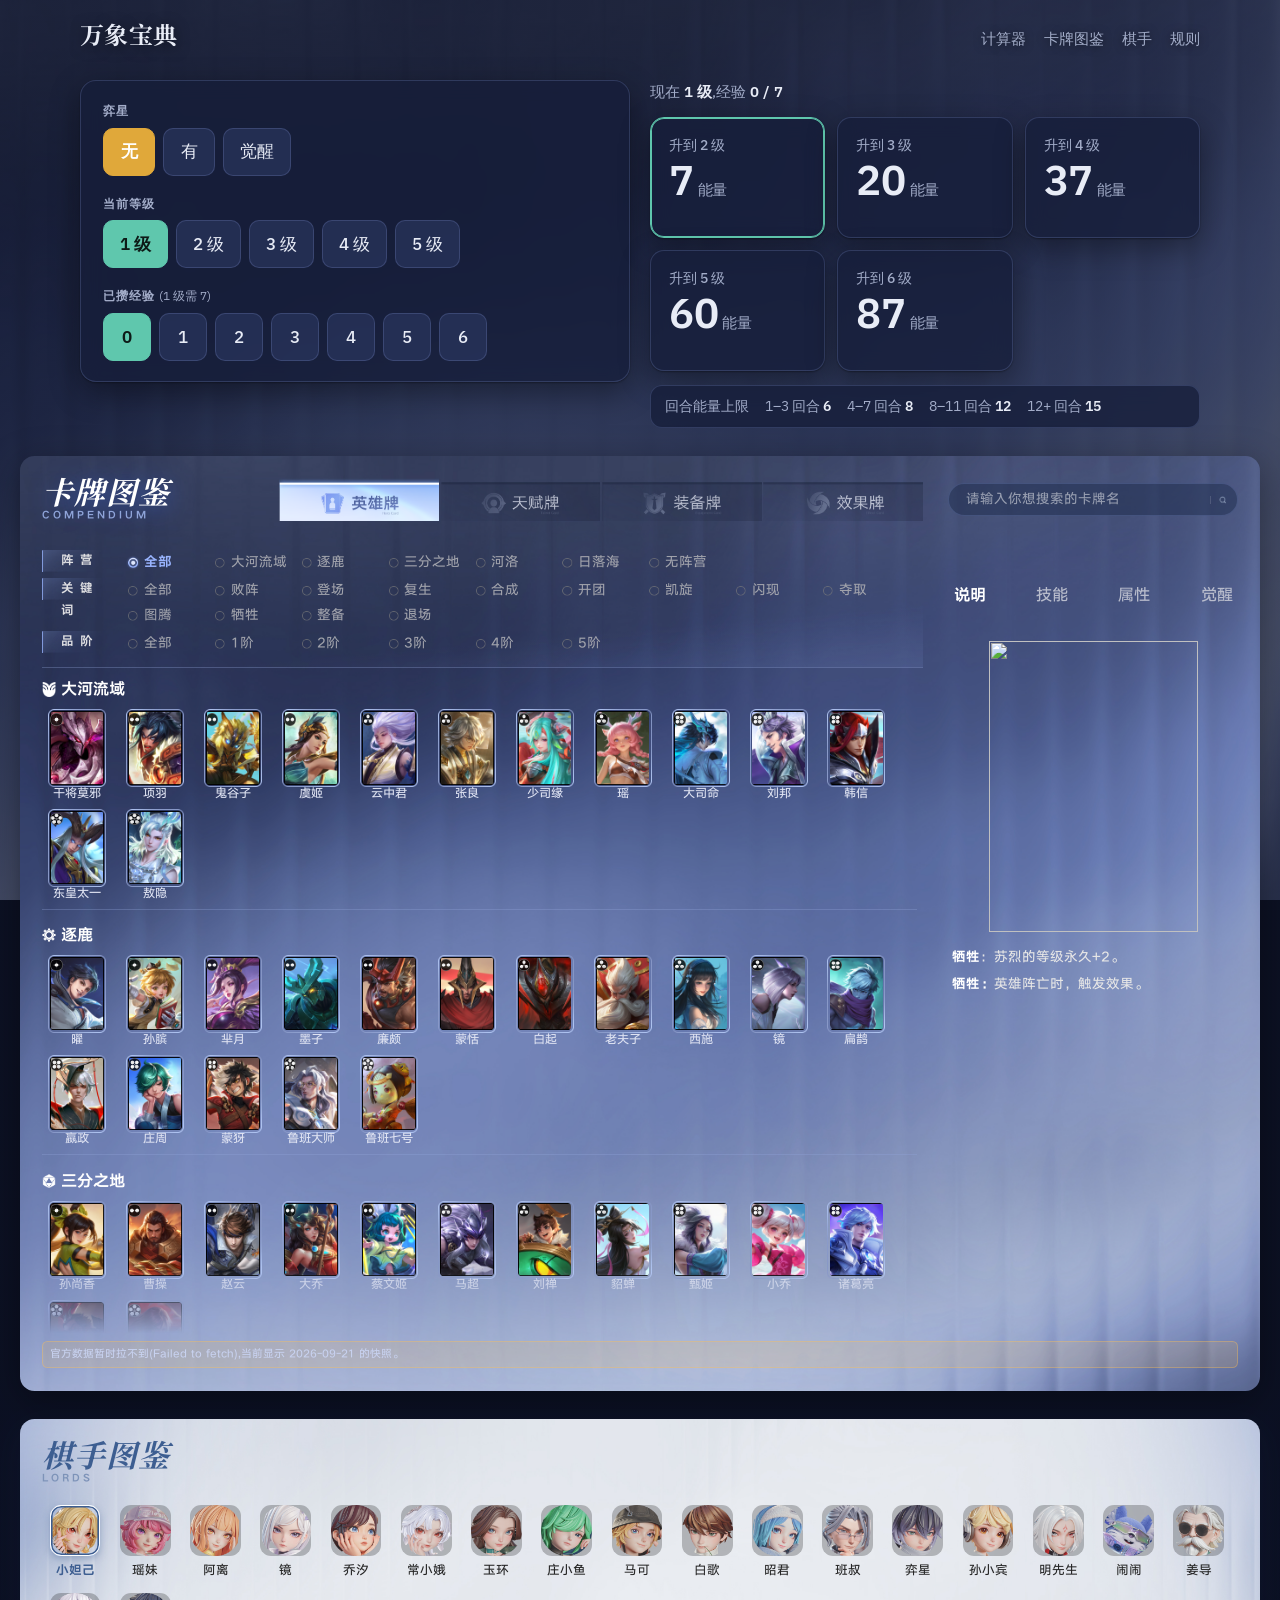
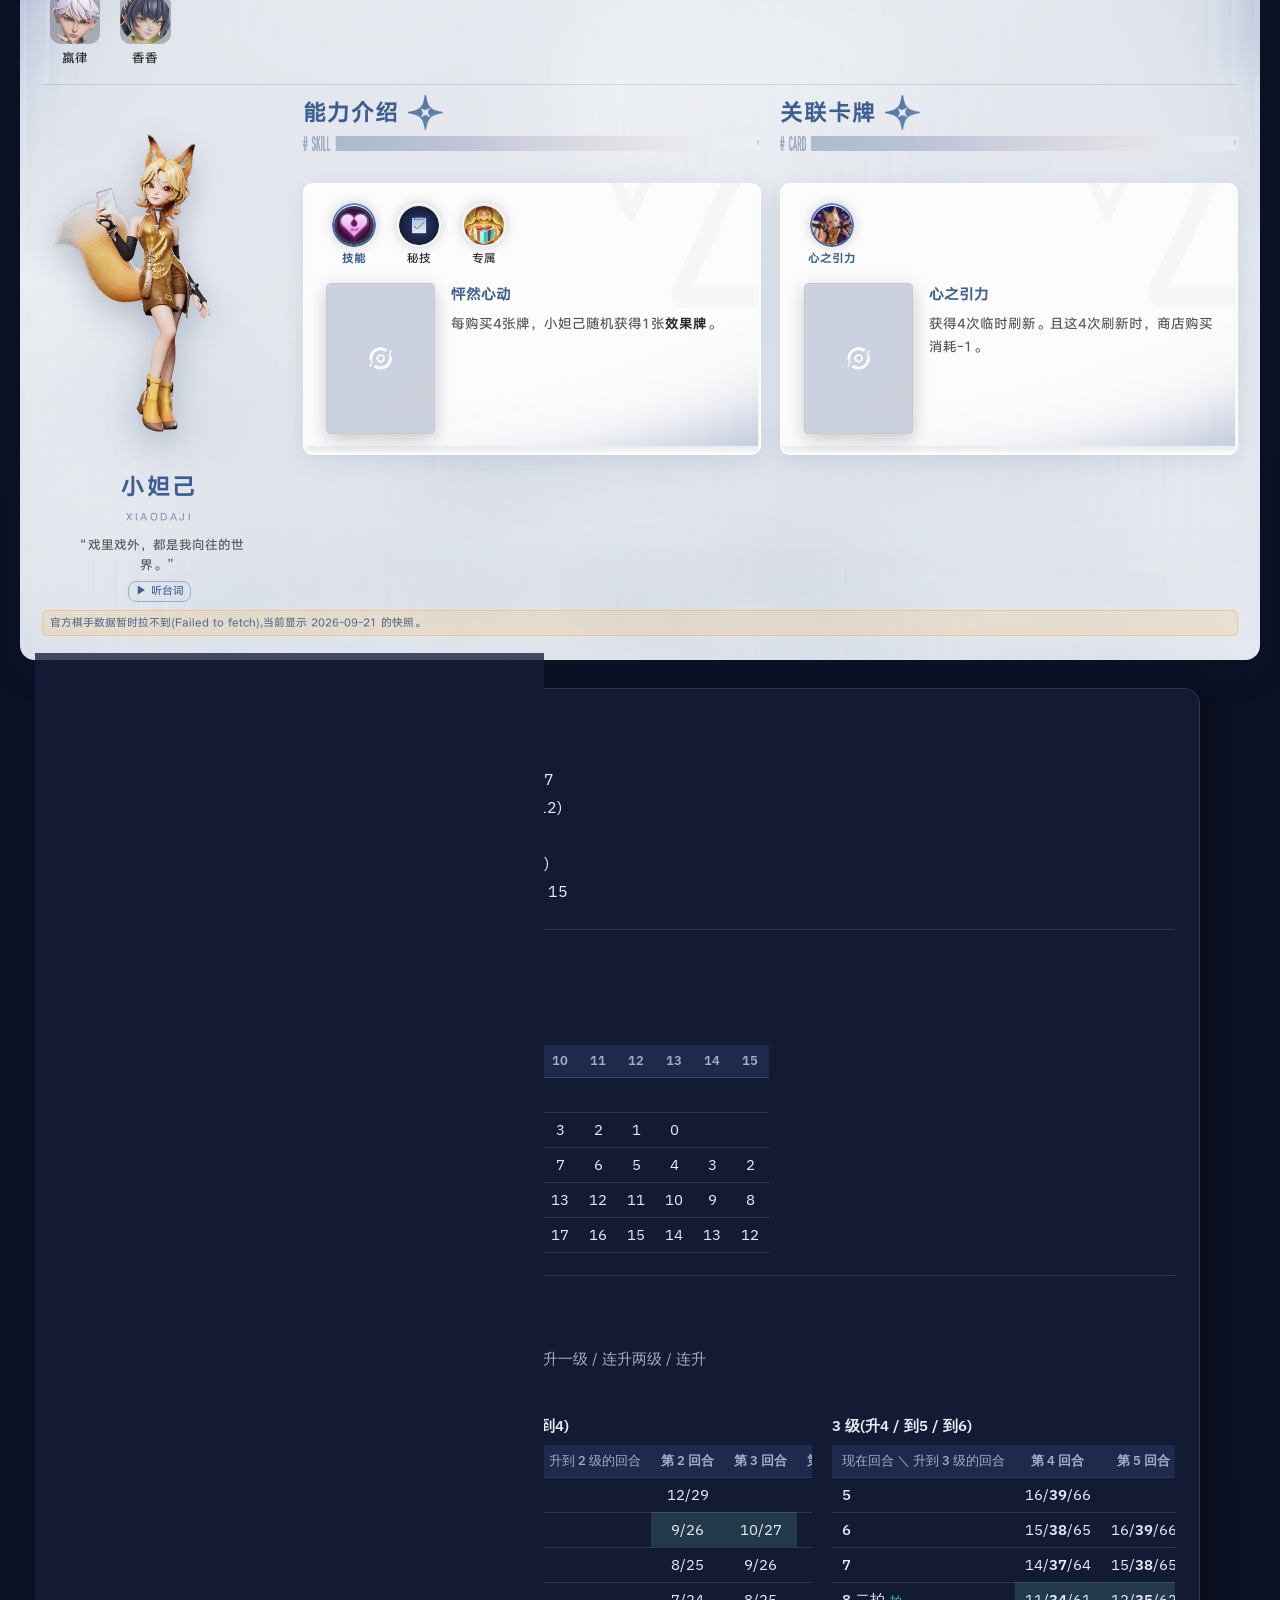
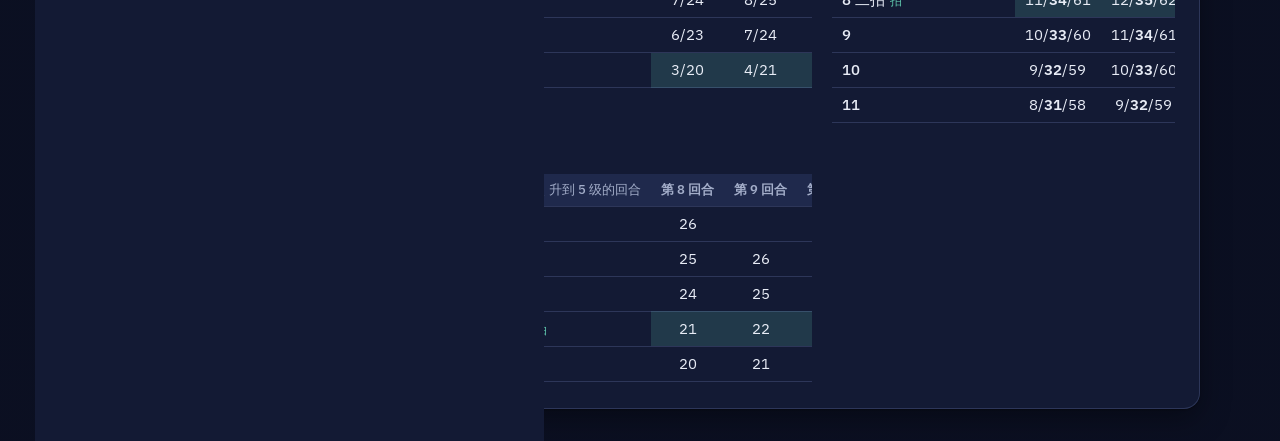
==== commit 5682460b: "改名万象宝典:标题、README、地址;整页统一图鉴同款背景,计算器和规则改为玻璃面板;图标候选加 C1–C5;iPad 宽度下图鉴头部重排 Co-Authored-By: Claude Fable " ====
--- a/index.html
+++ b/index.html
@@ -3,11 +3,11 @@
 <head>
 <meta charset="utf-8">
 <meta name="viewport" content="width=device-width, initial-scale=1, viewport-fit=cover">
-<title>万象棋升级计算器</title>
+<title>万象宝典</title>
 <link rel="icon" href="favicon.svg" type="image/svg+xml">
 <link rel="apple-touch-icon" href="apple-touch-icon.png">
 <meta name="apple-mobile-web-app-capable" content="yes">
-<meta name="apple-mobile-web-app-title" content="万象棋">
+<meta name="apple-mobile-web-app-title" content="万象宝典">
 <link rel="preconnect" href="https://fonts.googleapis.com">
 <link rel="stylesheet" href="https://fonts.googleapis.com/css2?family=IBM+Plex+Sans:wght@400;500;600&family=Noto+Serif+SC:wght@600;700&display=swap">
 <link rel="stylesheet" href="cards.css">
@@ -16,40 +16,25 @@
 @font-face{font-family:"HYQiHei";src:url(fonts/HYQiHei-60S.ttf) format("truetype");font-weight:400;font-display:swap}
 @font-face{font-family:"HYQiHei";src:url(fonts/HYQiHei-75W.otf) format("opentype");font-weight:700;font-display:swap}
 :root{
-  color-scheme:light dark;
-  --bg:#EEF1EC;
-  --surface:#FFFFFF;
-  --surface-2:#E3E8E1;
-  --ink:#1B2320;
-  --ink-2:#5A665F;
-  --line:#CCD4CB;
-  --accent:#2E7D6B;
-  --accent-ink:#FFFFFF;
-  --accent-soft:#D6EBE4;
-  --star:#B7791F;
-  --star-soft:#F6E9CF;
-  --shadow:0 1px 2px rgba(27,35,32,.08),0 6px 20px rgba(27,35,32,.06);
-}
-@media (prefers-color-scheme: dark){
-  :root{
-    --bg:#141A18;
-    --surface:#1E2624;
-    --surface-2:#273130;
-    --ink:#E6EBE8;
-    --ink-2:#9AA8A1;
-    --line:#354140;
-    --accent:#4FB39B;
-    --accent-ink:#0F1A17;
-    --accent-soft:#1F3D36;
-    --star:#E0A83A;
-    --star-soft:#3D3320;
-    --shadow:0 1px 2px rgba(0,0,0,.4),0 8px 24px rgba(0,0,0,.3);
-  }
+  color-scheme:dark;
+  --bg:#0f1528;
+  --surface:rgba(22,30,58,.78);
+  --surface-2:rgba(48,60,104,.55);
+  --ink:#e8ecf6;
+  --ink-2:#a3adc9;
+  --line:rgba(160,180,255,.18);
+  --accent:#5fc7ad;
+  --accent-ink:#0d1a17;
+  --accent-soft:rgba(95,199,173,.18);
+  --star:#e0a83a;
+  --star-soft:rgba(224,168,58,.2);
+  --shadow:0 1px 2px rgba(0,0,0,.35),0 10px 30px rgba(0,0,0,.35);
 }
 *{box-sizing:border-box}
 html,body{margin:0}
 body{
-  background:var(--bg);
+  background:var(--bg) linear-gradient(180deg,rgba(10,14,32,.55),rgba(10,14,32,.8)) ,url(img/card/care_bg.jpg) center/cover no-repeat fixed;
+  background:linear-gradient(180deg,rgba(10,14,32,.55),rgba(10,14,32,.82)),var(--bg) url(img/card/care_bg.jpg) center top/cover no-repeat fixed;
   color:var(--ink);
   font-family:"IBM Plex Sans",-apple-system,"PingFang SC","Hiragino Sans GB","Microsoft YaHei",sans-serif;
   font-size:16px;
@@ -67,7 +52,8 @@
   font-weight:700;font-size:1.5rem;margin:0;letter-spacing:.02em;
 }
 .topnav{display:flex;gap:18px;font-size:.92rem}
-.topnav a{color:var(--ink-2);text-decoration:none;border-bottom:1px solid transparent}
+.topnav a{color:var(--ink-2);text-decoration:none;border-bottom:1px solid transparent;text-shadow:0 1px 8px rgba(0,0,0,.5)}
+h1{text-shadow:0 2px 14px rgba(0,0,0,.55)}
 .topnav a:hover{color:var(--accent);border-color:var(--accent)}
 html{scroll-behavior:smooth}
 
@@ -77,7 +63,8 @@
 @media (max-width:760px){.calc{grid-template-columns:1fr}}
 
 .panel{
-  background:var(--surface);border-radius:14px;box-shadow:var(--shadow);
+  background:var(--surface);border:1px solid var(--line);border-radius:16px;box-shadow:var(--shadow);
+  backdrop-filter:blur(10px);-webkit-backdrop-filter:blur(10px);
   padding:20px 22px;display:grid;gap:18px;align-content:start;
 }
 .row{display:grid;gap:8px}
@@ -104,7 +91,8 @@
 .results{display:grid;gap:14px;align-content:start}
 .cards{display:grid;grid-template-columns:repeat(auto-fit,minmax(130px,1fr));gap:12px}
 .card{
-  background:var(--surface);border-radius:14px;box-shadow:var(--shadow);
+  background:var(--surface);border:1px solid var(--line);border-radius:14px;box-shadow:var(--shadow);
+  backdrop-filter:blur(10px);-webkit-backdrop-filter:blur(10px);
   padding:16px 18px 14px;display:grid;gap:2px;min-height:118px;align-content:start;
 }
 .card .to{font-size:.9rem;color:var(--ink-2);font-weight:500}
@@ -114,20 +102,23 @@
 .card .cost small{font-size:.95rem;font-weight:500;color:var(--ink-2);margin-left:4px}
 .card .note{font-size:.85rem;color:var(--star);min-height:1.3em}
 .card.zero .cost{color:var(--accent)}
-.card.next{border:1.5px solid var(--accent)}
+.card.next{border-color:var(--accent);box-shadow:var(--shadow),0 0 0 1px var(--accent) inset}
 .energy{
-  font-size:.88rem;color:var(--ink-2);background:var(--surface-2);border-radius:10px;padding:10px 14px;
+  font-size:.88rem;color:var(--ink-2);background:var(--surface);border:1px solid var(--line);border-radius:12px;padding:10px 14px;
+  backdrop-filter:blur(10px);-webkit-backdrop-filter:blur(10px);
   display:flex;flex-wrap:wrap;gap:6px 16px;
 }
 .energy b{color:var(--ink);font-weight:600}
 .state{font-size:.95rem;color:var(--ink-2)}
 .state b{color:var(--ink);font-weight:600}
 
-.ref{display:grid;gap:22px}
+.ref{display:grid;gap:22px;background:var(--surface);border:1px solid var(--line);border-radius:16px;box-shadow:var(--shadow);
+  backdrop-filter:blur(10px);-webkit-backdrop-filter:blur(10px);padding:8px 24px 26px}
 .ref h2{
   font-family:"Noto Serif SC","Songti SC","STSong",serif;font-weight:600;font-size:1.15rem;margin:0;
   padding-top:22px;border-top:1px solid var(--line);
 }
+.ref h2:first-child{border-top:0;padding-top:16px}
 .ref h3{font-size:.95rem;font-weight:600;margin:0 0 8px;color:var(--ink)}
 .ref ul{margin:0;padding-left:1.2em;color:var(--ink);max-width:68ch}
 .ref li{margin:4px 0}
@@ -136,19 +127,20 @@
 .tbl{overflow-x:auto}
 table{border-collapse:collapse;font-size:.92rem;white-space:nowrap}
 th,td{padding:6px 10px;text-align:center;border-bottom:1px solid var(--line)}
-th{font-weight:600;color:var(--ink-2);font-size:.82rem;background:var(--surface-2)}
+th{font-weight:600;color:var(--ink-2);font-size:.82rem;background:rgba(48,60,104,.45)}
 th:first-child,td:first-child{text-align:left;font-weight:500}
 td.auc{background:var(--accent-soft)}
 td b{font-weight:600}
 tr.mark td:first-child::after{content:" 拍";color:var(--accent);font-size:.78rem;margin-left:2px}
 
 @media (prefers-reduced-motion: reduce){button.opt{transition:none}}
+@media (max-width:760px){body{background-attachment:scroll;background-size:auto 140vh}}
 </style>
 </head>
 <body>
 <div class="wrap">
   <header>
-    <h1>万象棋升级计算器</h1>
+    <h1>万象宝典</h1>
     <nav class="topnav"><a href="#calc">计算器</a><a href="#gallery">卡牌图鉴</a><a href="#roles">棋手</a><a href="#rules">规则</a></nav>
   </header>
 
--- a/cards.css
+++ b/cards.css
@@ -12,7 +12,15 @@
 .cards-wrap a{color:inherit;text-decoration:none;cursor:pointer}
 .cards-wrap img{max-width:100%}
 
-.cards-head{display:flex;align-items:flex-end;justify-content:space-between;gap:1em;flex-wrap:wrap}
+.cards-head{display:grid;grid-template-columns:minmax(0,1fr) 20em;gap:1.75em;align-items:end}
+.cards-head-l{display:flex;align-items:flex-end;justify-content:space-between;gap:1em;flex-wrap:wrap}
+@media (max-width:1180px){
+  .cards-head{grid-template-columns:minmax(0,1fr) 16em;grid-auto-flow:row dense;align-items:center;row-gap:0.9em}
+  .cards-head-l{display:contents}
+  .card-tab{grid-column:1/-1;justify-content:center}
+  .cards-search{align-self:center;margin-bottom:0}
+}
+@media (max-width:900px){.cards-head{grid-template-columns:1fr}.cards-search{width:100%}}
 .cards-title{line-height:1}
 .cards-title b{
   font-family:"Noto Serif SC","Songti SC",serif;font-weight:700;font-size:2.125em;color:#fff;
@@ -21,7 +29,7 @@
 }
 .cards-title small{display:block;margin-top:0.375em;font-size:0.6875em;letter-spacing:.3em;color:#8fa4d9;font-weight:600}
 .cards-search{
-  display:flex;align-items:center;height:2.25em;width:min(18.75em,100%);border-radius:1.125em;
+  display:flex;align-items:center;height:2.25em;width:100%;align-self:end;margin-bottom:0.375em;border-radius:1.125em;
   background:#1e2c4d7d;border:0.0625em solid rgba(160,180,255,.18);padding:0 0.375em 0 1em;
 }
 .cards-search input{flex:1;min-width:0;background:none;border:0;outline:0;color:#fff;font-size:0.9375em;font-family:inherit}
@@ -29,7 +37,7 @@
 .cards-search a{width:1.875em;height:1.875em;background:url(img/card/cards-search.png) no-repeat center/60%;flex:none;border-radius:50%}
 .cards-search a:hover{background-color:rgba(255,255,255,.08)}
 
-.card-tab{display:flex;justify-content:center;gap:0.125em;margin:0.875em auto 0;flex-wrap:wrap}
+.card-tab{display:flex;justify-content:flex-end;gap:0.125em;margin:0;flex-wrap:wrap}
 .card-tab a{
   width:11em;height:3em;display:block;
   background:url(img/card/card-tab.png) no-repeat;background-size:44.69em 7.312em;background-position-y:bottom;
@@ -42,7 +50,7 @@
 .card-tab a.on{background-position-y:0;opacity:1}
 .card-tab a:not(.on):hover{opacity:1}
 
-.cards-body{display:grid;grid-template-columns:minmax(0,1fr) 20;gap:1.75em;margin-top:1.125em;align-items:start}
+.cards-body{display:grid;grid-template-columns:minmax(0,1fr) 20em;gap:1.75em;margin-top:1.125em;align-items:start}
 @media (max-width:900px){.cards-body{grid-template-columns:1fr}}
 
 .cards-l-top{
@@ -104,9 +112,9 @@
 .cards-xg .li-detail .li-hero{width:3.688em;height:3.688em;margin:0.125em auto 0;border-radius:0.375em}
 .cards-err{padding:2.5em 0;text-align:center;color:#f2f5ff;font-size:0.9375em}
 
-.cards-right{position:sticky;top:0.75em}
+.cards-right{position:sticky;top:0.75em;padding-top:3.4em}
 @media (max-width:900px){.cards-right{position:static}}
-.cards-r-tab{display:flex;justify-content:space-between;align-items:center;margin-bottom:1em;padding:0 0.375em}
+.cards-r-tab{display:flex;justify-content:space-between;align-items:center;margin-bottom:2.4em;padding:0 0.375em}
 .cards-r-tab a{font-size:1.125em;color:#b8bccc;line-height:1}
 .cards-r-tab a.on{font-weight:700;color:#fff}
 .cards-r-item{display:none;max-height:46.25em;overflow-y:auto;overflow-x:hidden;scrollbar-width:thin;padding:0 0.25em}
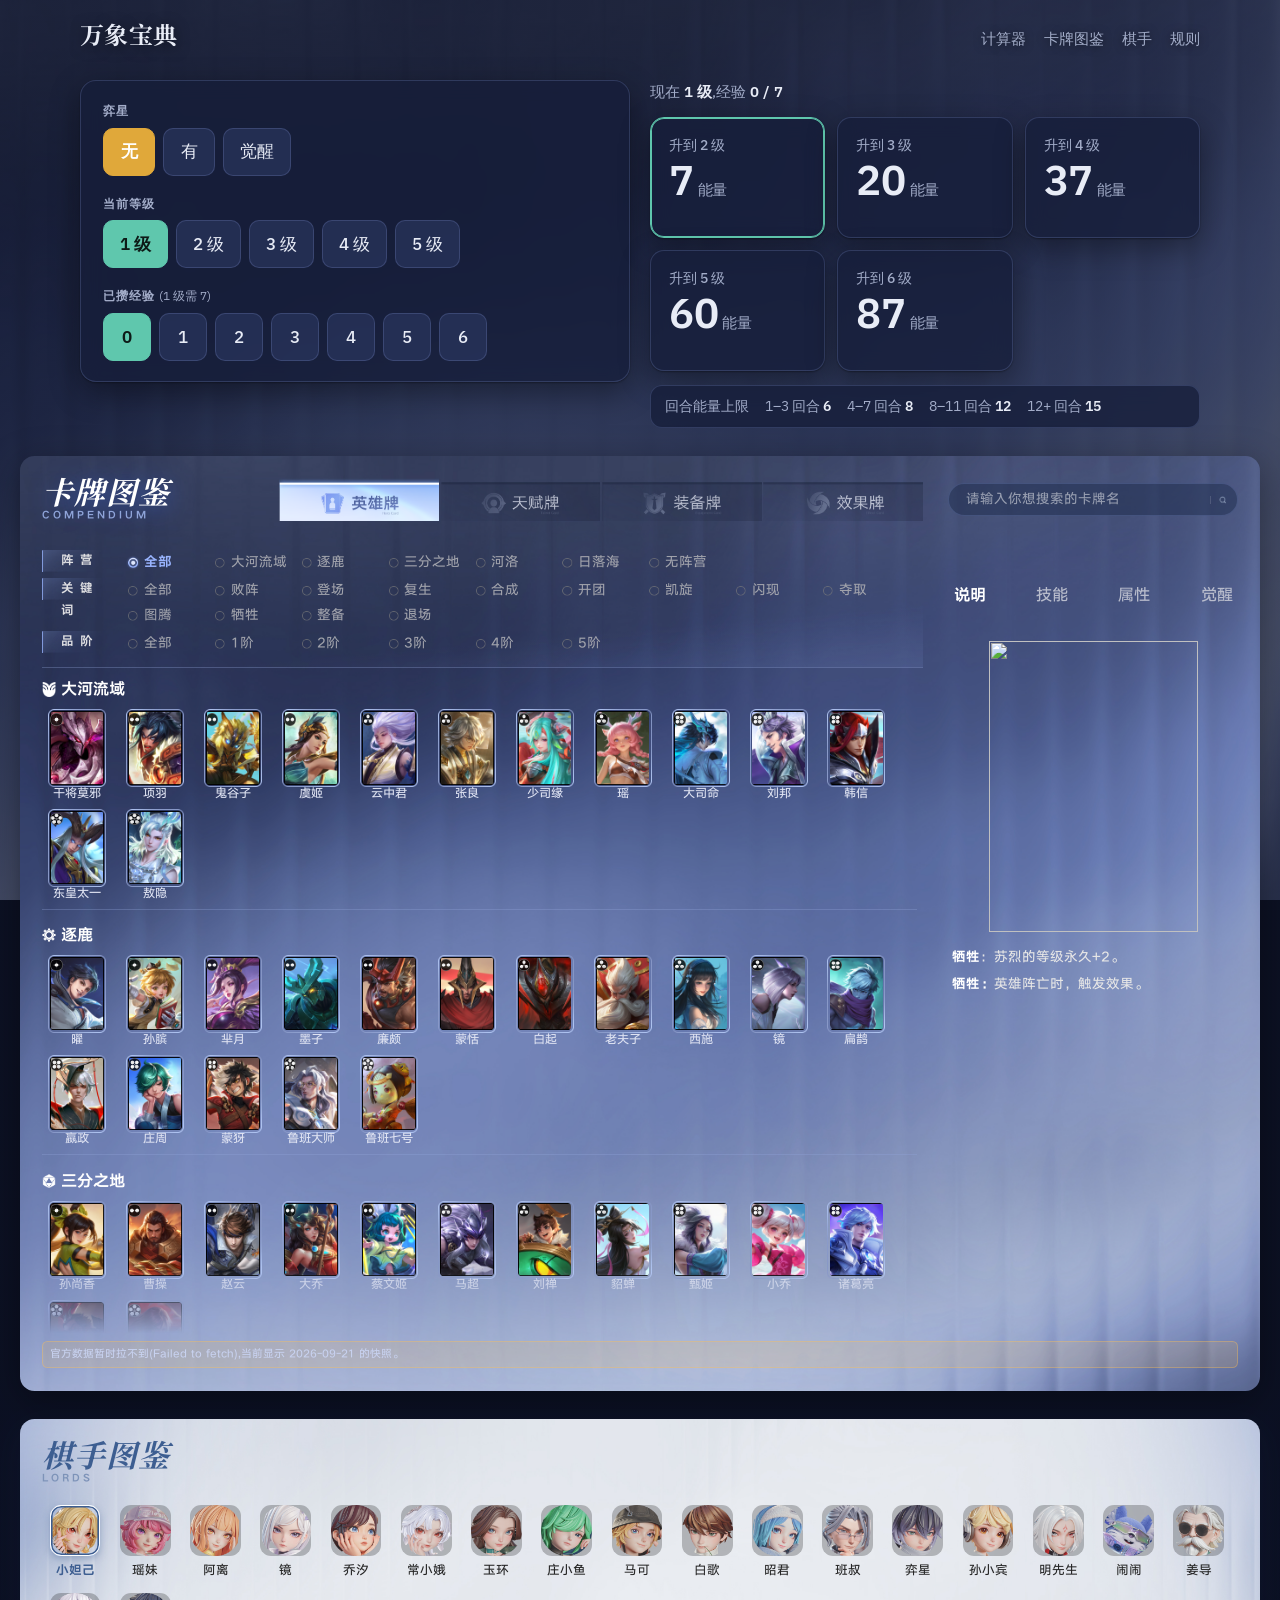
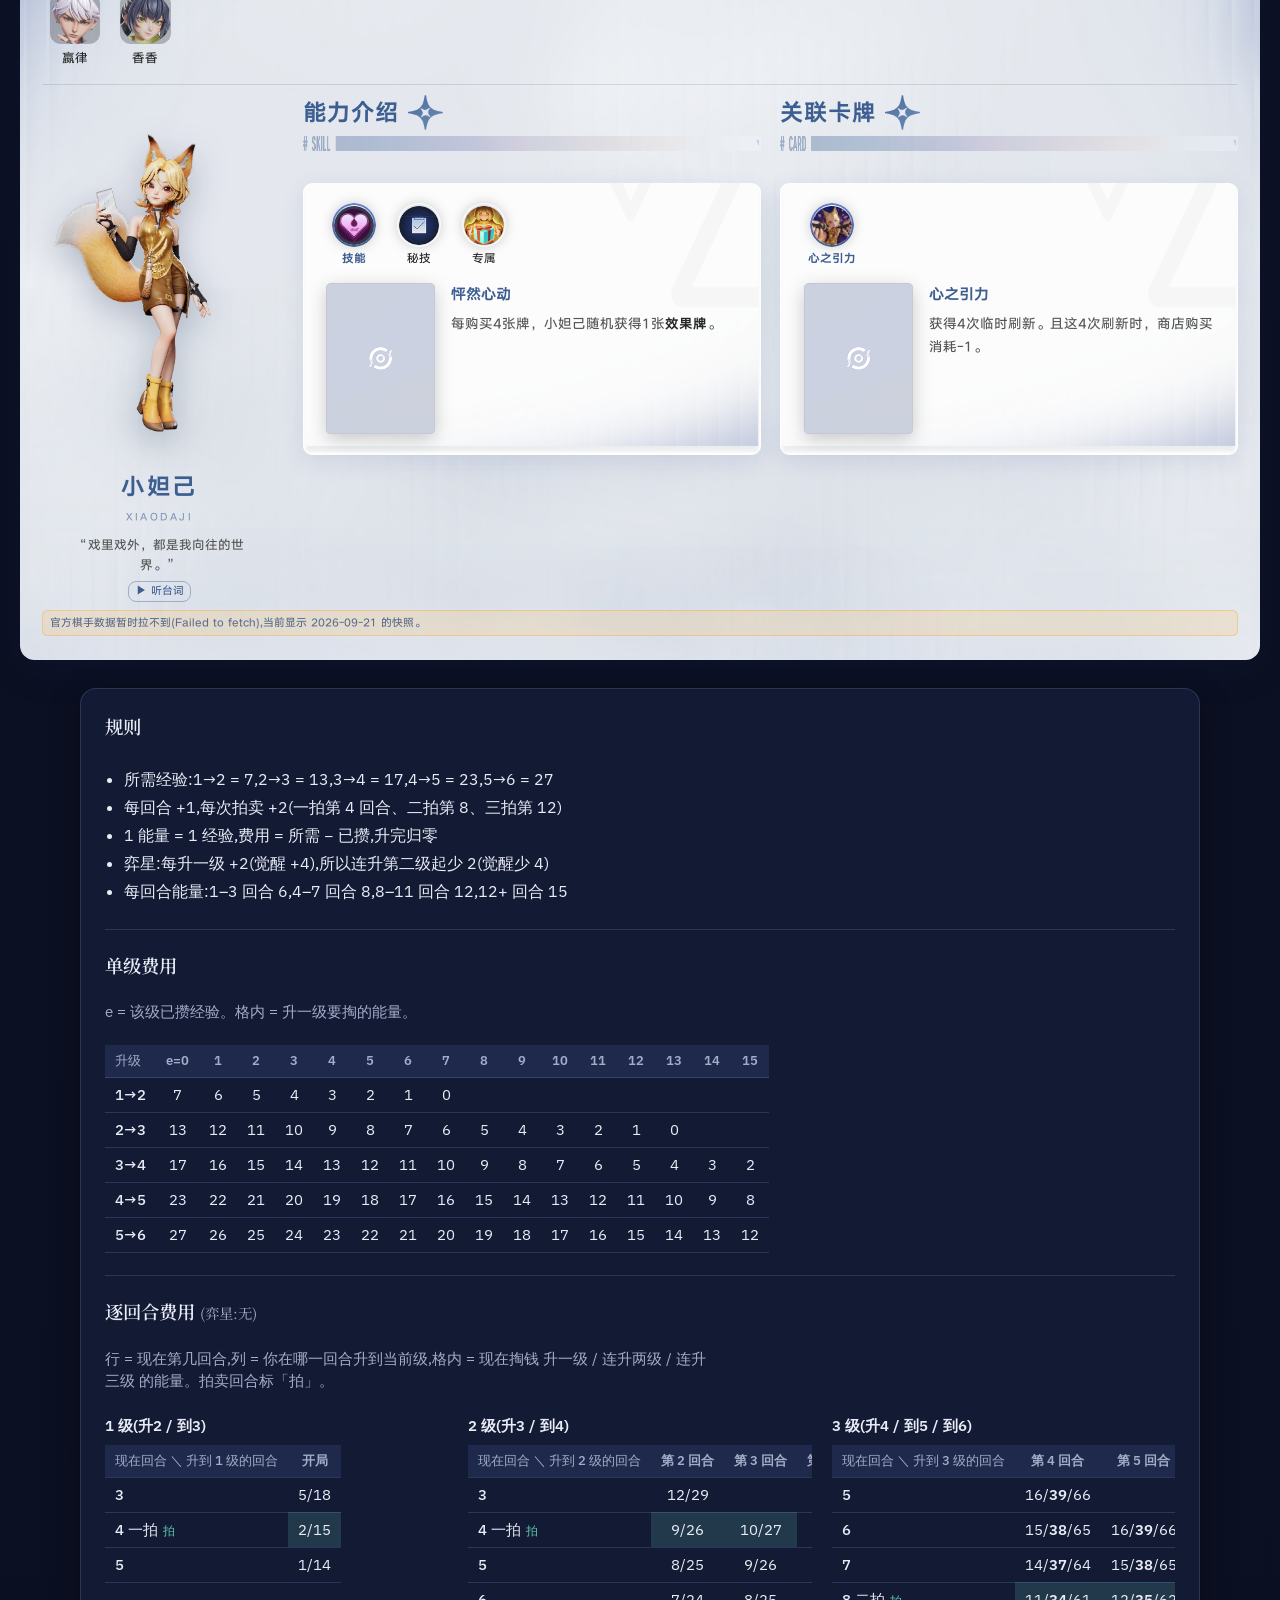
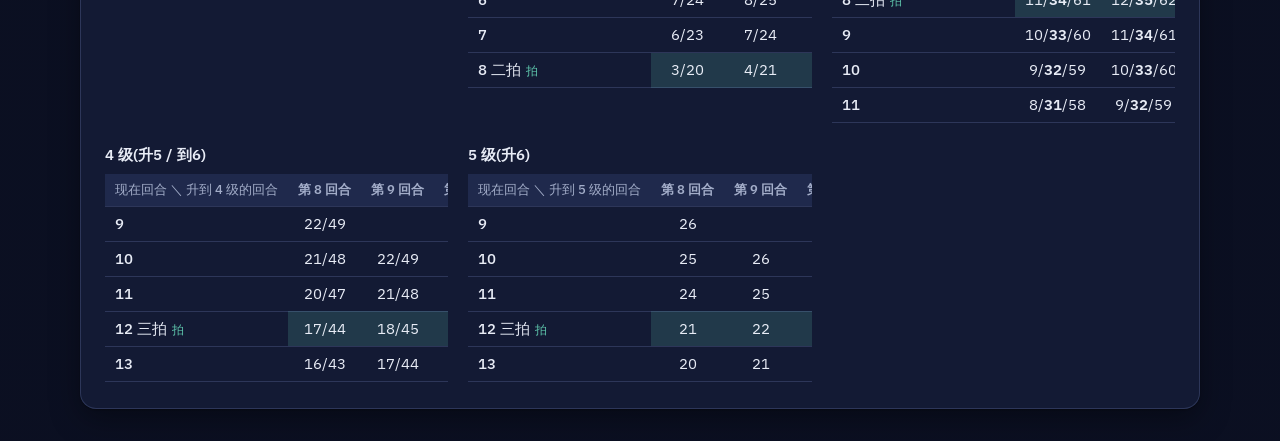
==== commit e0972051: "图标定稿:扇形三卡,中卡圆点加横线;补 32px PNG Co-Authored-By: Claude Fable 5.1 <noreply@anthropic.com>" ====
--- a/index.html
+++ b/index.html
@@ -5,6 +5,7 @@
 <meta name="viewport" content="width=device-width, initial-scale=1, viewport-fit=cover">
 <title>万象宝典</title>
 <link rel="icon" href="favicon.svg" type="image/svg+xml">
+<link rel="icon" type="image/png" sizes="32x32" href="favicon-32.png">
 <link rel="apple-touch-icon" href="apple-touch-icon.png">
 <meta name="apple-mobile-web-app-capable" content="yes">
 <meta name="apple-mobile-web-app-title" content="万象宝典">
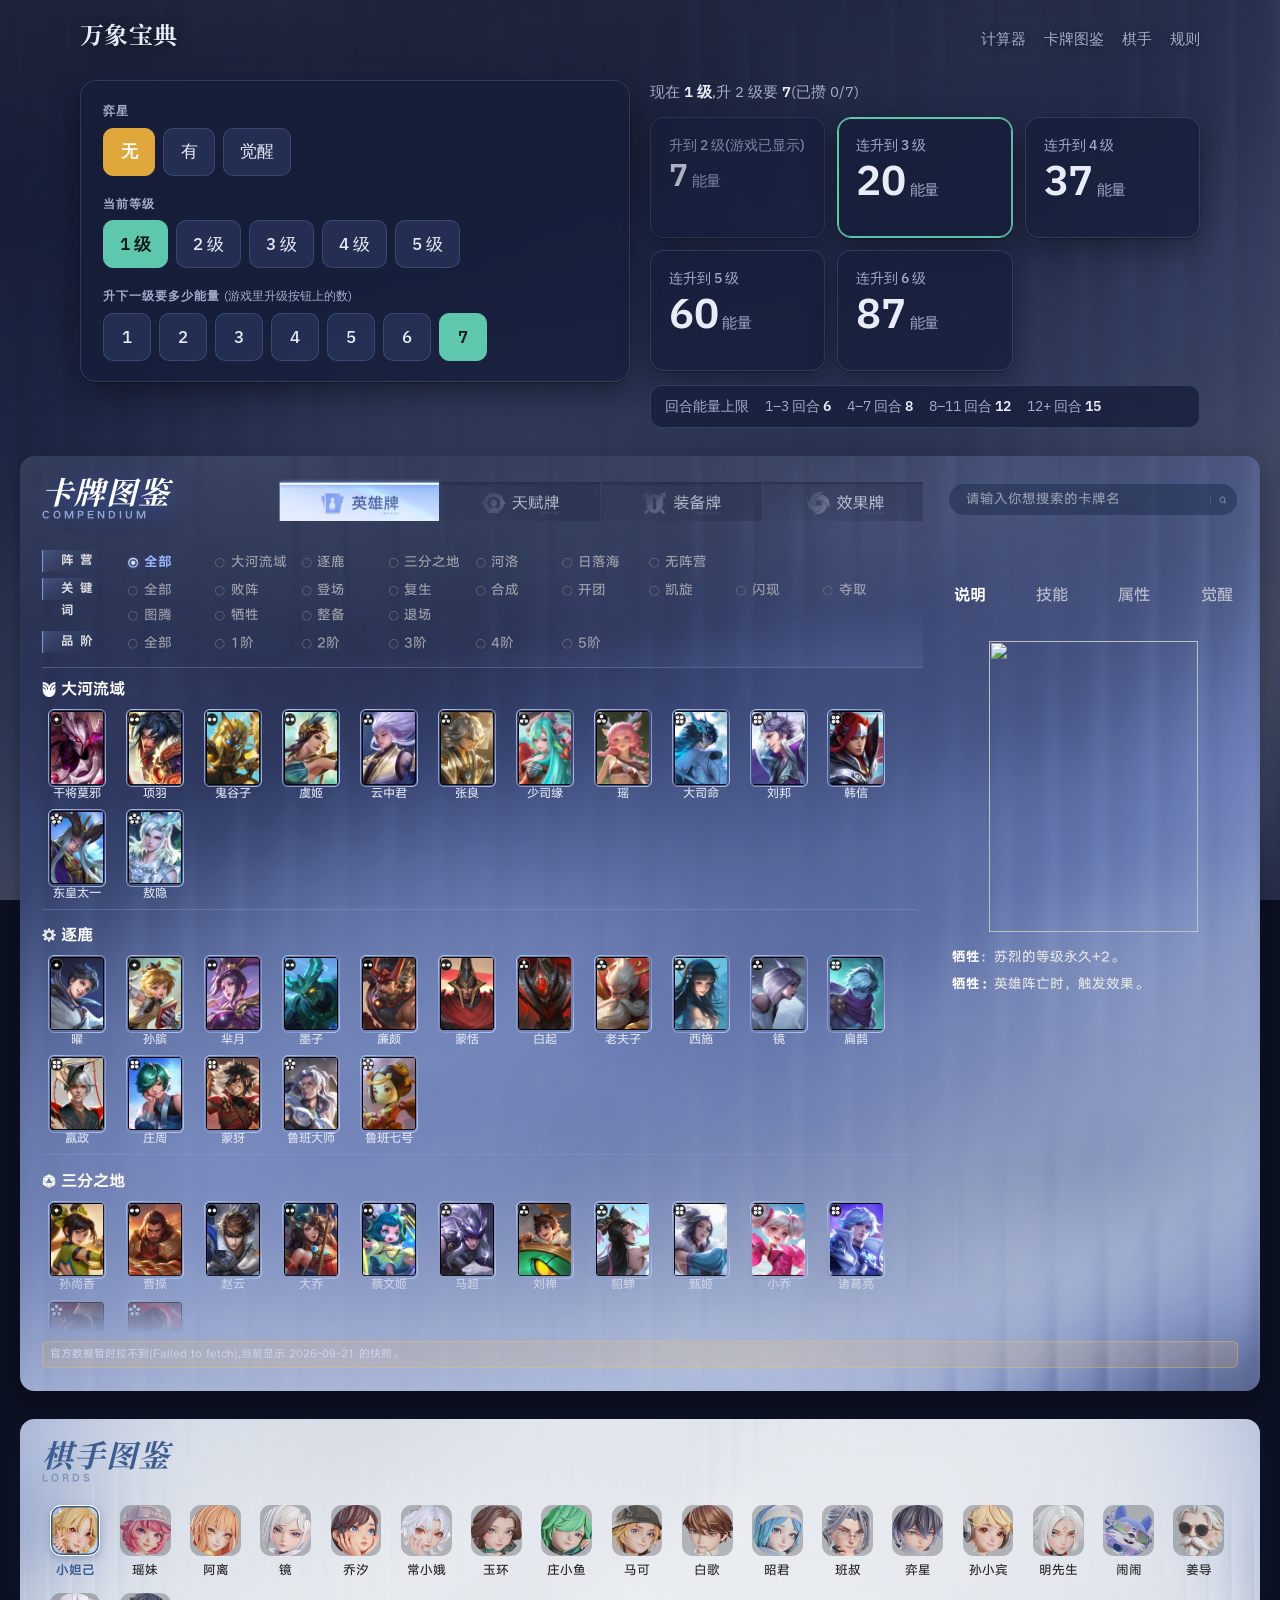
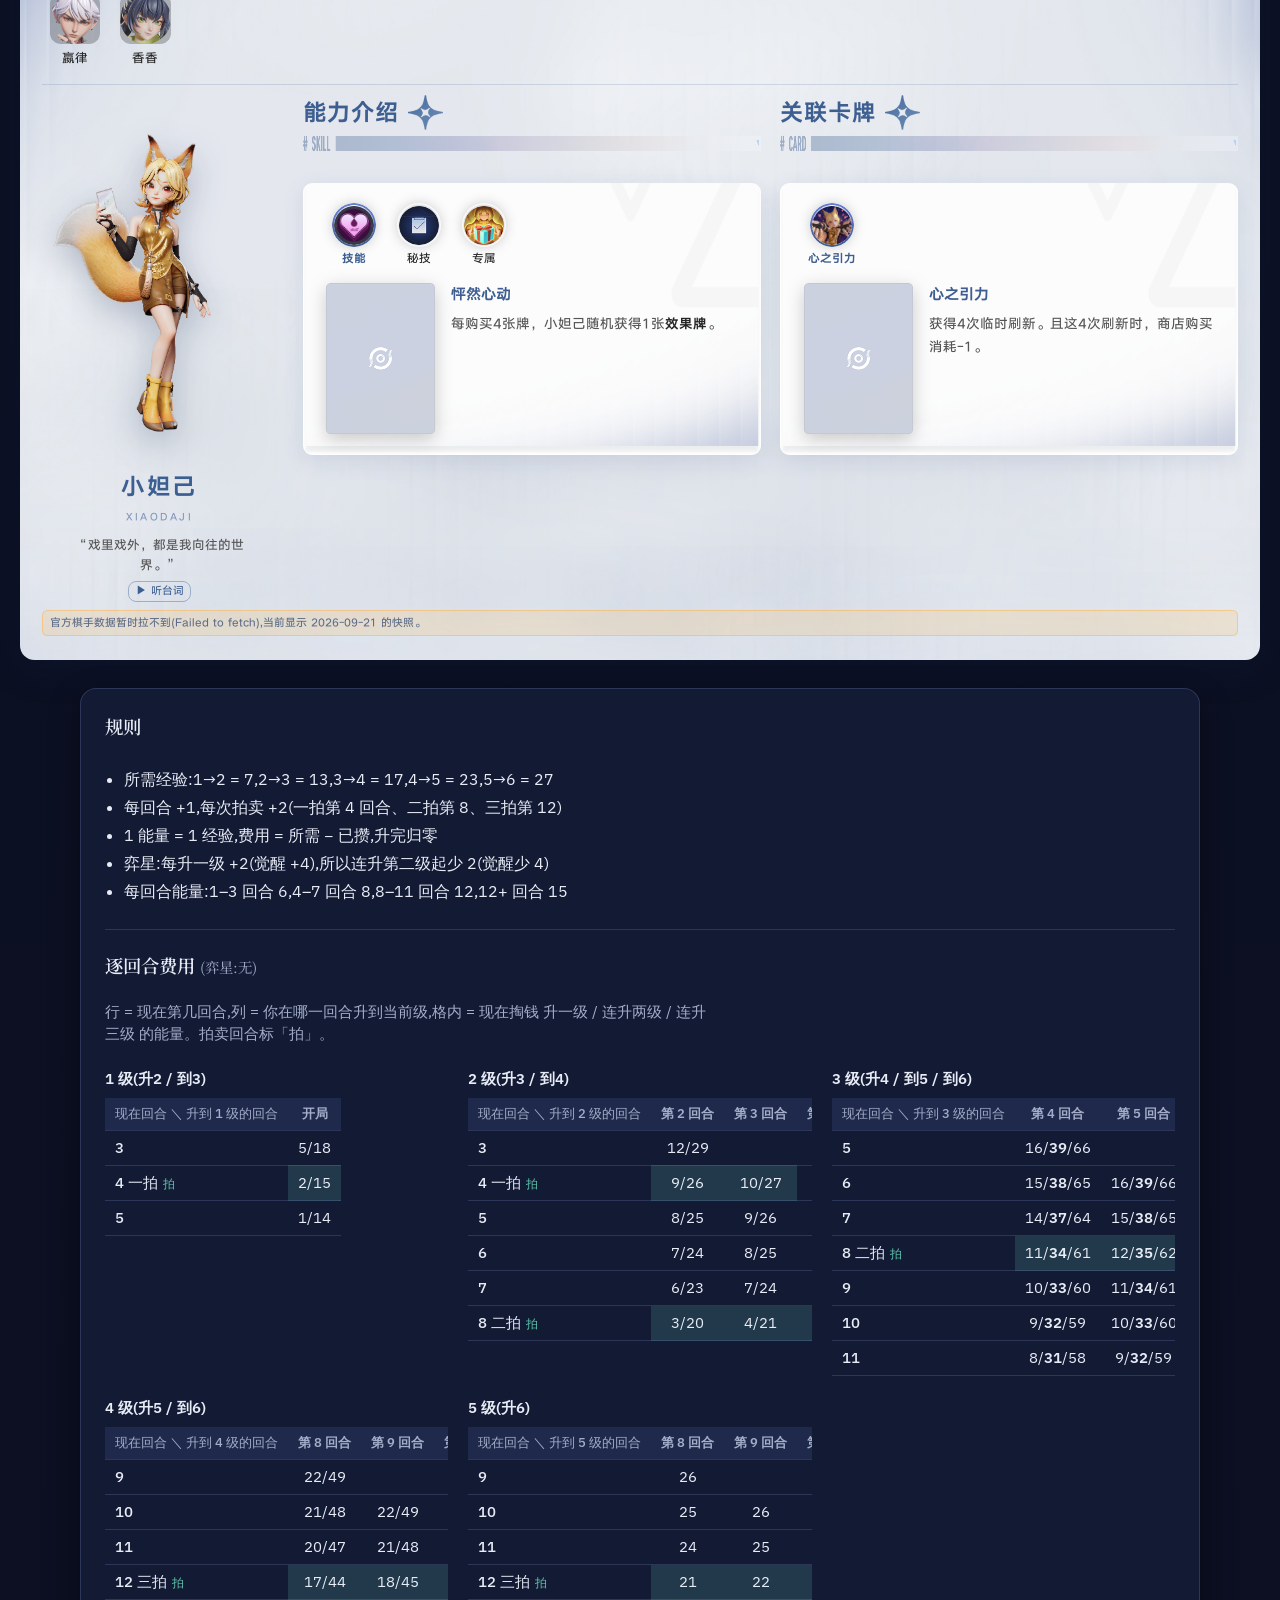
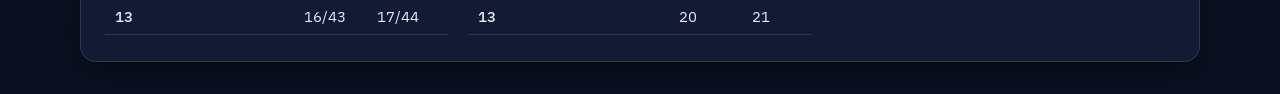
==== commit 5078a1ef: "计算器第三排改为游戏显示的升级费用,内部换算经验;去掉单级费用表 Co-Authored-By: Claude Fable 5.1 <noreply@anthropic.com>" ====
--- a/index.html
+++ b/index.html
@@ -104,6 +104,8 @@
 .card .note{font-size:.85rem;color:var(--star);min-height:1.3em}
 .card.zero .cost{color:var(--accent)}
 .card.next{border-color:var(--accent);box-shadow:var(--shadow),0 0 0 1px var(--accent) inset}
+.card.given{opacity:.72}
+.card.given .cost{font-size:2rem}
 .energy{
   font-size:.88rem;color:var(--ink-2);background:var(--surface);border:1px solid var(--line);border-radius:12px;padding:10px 14px;
   backdrop-filter:blur(10px);-webkit-backdrop-filter:blur(10px);
@@ -156,8 +158,8 @@
         <div class="opts" id="lvOpts" role="radiogroup" aria-label="当前等级"></div>
       </div>
       <div class="row">
-        <div class="label">已攒经验 <span id="xpRange" style="text-transform:none;letter-spacing:0;font-weight:400"></span></div>
-        <div class="opts xp" id="xpOpts" role="radiogroup" aria-label="已攒经验"></div>
+        <div class="label">升下一级要多少能量 <span id="xpRange" style="text-transform:none;letter-spacing:0;font-weight:400">(游戏里升级按钮上的数)</span></div>
+        <div class="opts xp" id="xpOpts" role="radiogroup" aria-label="升下一级要多少能量"></div>
       </div>
     </div>
 
@@ -181,10 +183,6 @@
       <li>弈星:每升一级 +2(觉醒 +4),所以连升第二级起少 2(觉醒少 4)</li>
       <li>每回合能量:1–3 回合 6,4–7 回合 8,8–11 回合 12,12+ 回合 15</li>
     </ul>
-
-    <h2>单级费用</h2>
-    <p>e = 该级已攒经验。格内 = 升一级要掏的能量。</p>
-    <div class="tbl" id="singleTbl"></div>
 
     <h2>逐回合费用 <span id="perRoundStar" style="font-weight:400;font-size:.9rem;color:var(--ink-2)"></span></h2>
     <p>行 = 现在第几回合,列 = 你在哪一回合升到当前级,格内 = 现在掏钱 升一级 / 连升两级 / 连升三级 的能量。拍卖回合标「拍」。</p>
@@ -203,12 +201,13 @@
   const AUCTIONS = [4, 8, 12];
   const ENERGY = [[1,3,6],[4,7,8],[8,11,12],[12,99,15]];
 
-  const state = {star:"none", level:1, xp:0};
+  const state = {star:"none", level:1, cost:NEED[1]};
   try{
     const s = JSON.parse(localStorage.getItem("wxq-calc") || "{}");
     if (STARS.some(o=>o.key===s.star)) state.star = s.star;
     if (NEED[s.level]) state.level = s.level;
-    if (Number.isInteger(s.xp)) state.xp = s.xp;
+    if (Number.isInteger(s.cost)) state.cost = s.cost;
+    else if (Number.isInteger(s.xp)) state.cost = NEED[state.level] - s.xp;
   }catch(e){}
   function save(){ try{ localStorage.setItem("wxq-calc", JSON.stringify(state)); }catch(e){} }
 
@@ -248,27 +247,27 @@
   }
 
   function render(){
-    if (state.xp > NEED[state.level]-1) state.xp = NEED[state.level]-1;
-    if (state.xp < 0) state.xp = 0;
+    if (state.cost > NEED[state.level]) state.cost = NEED[state.level];
+    if (state.cost < 1) state.cost = 1;
+    const xp = NEED[state.level] - state.cost;
 
     renderOpts($("starOpts"), STARS, o=>o.key===state.star, o=>{ state.star=o.key; });
     renderOpts($("lvOpts"), [1,2,3,4,5].map(n=>({label:n+" 级", n})), o=>o.n===state.level, o=>{ state.level=o.n; });
-    const xps = []; for (let i=0;i<NEED[state.level];i++) xps.push({label:String(i), n:i});
-    renderOpts($("xpOpts"), xps, o=>o.n===state.xp, o=>{ state.xp=o.n; });
-    $("xpRange").textContent = `(${state.level} 级需 ${NEED[state.level]})`;
+    const costs = []; for (let i=1;i<=NEED[state.level];i++) costs.push({label:String(i), n:i});
+    renderOpts($("xpOpts"), costs, o=>o.n===state.cost, o=>{ state.cost=o.n; });
 
     const b = bonus();
     const starLabel = STARS.find(o=>o.key===state.star).label;
-    $("state").innerHTML = `现在 <b>${state.level} 级</b>,经验 <b>${state.xp} / ${NEED[state.level]}</b>` +
-      (b ? `,弈星 <b>${starLabel}</b>` : "");
+    $("state").innerHTML = `现在 <b>${state.level} 级</b>,升 ${state.level+1} 级要 <b>${state.cost}</b>` +
+      `<span style="color:var(--ink-2)">(已攒 ${xp}/${NEED[state.level]})</span>` + (b ? `,弈星 <b>${starLabel}</b>` : "");
 
     const cards = $("cards"); cards.innerHTML = "";
     for (let t = state.level+1; t <= 6; t++){
-      const {total, saved} = costTo(state.level, state.xp, t, b);
+      const {total, saved} = costTo(state.level, xp, t, b);
       const c = document.createElement("div");
-      c.className = "card" + (total===0 ? " zero" : "") + (t===state.level+1 ? " next" : "");
+      c.className = "card" + (t===state.level+1 ? " given" : (t===state.level+2 ? " next" : ""));
       c.innerHTML =
-        `<div class="to">升到 ${t} 级</div>` +
+        `<div class="to">${t===state.level+1 ? "升到 "+t+" 级(游戏已显示)" : "连升到 "+t+" 级"}</div>` +
         `<div class="cost">${total}<small>能量</small></div>` +
         `<div class="note">${saved ? `(弈星 −${saved})` : ""}</div>`;
       cards.appendChild(c);
@@ -278,20 +277,6 @@
       ENERGY.map(([a,z,v]) => `<span>${z>20 ? a+"+" : a+"–"+z} 回合 <b>${v}</b></span>`).join("");
 
     renderPerRound(b, starLabel);
-  }
-
-  function renderSingle(){
-    const cols = 16;
-    let h = "<table><thead><tr><th>升级</th>";
-    for (let e=0;e<cols;e++) h += `<th>${e===0?"e=0":e}</th>`;
-    h += "</tr></thead><tbody>";
-    for (let lv=1; lv<=5; lv++){
-      h += `<tr><td>${lv}→${lv+1}</td>`;
-      for (let e=0;e<cols;e++){ const v = NEED[lv]-e; h += `<td>${v>=0?v:""}</td>`; }
-      h += "</tr>";
-    }
-    h += "</tbody></table>";
-    $("singleTbl").innerHTML = h;
   }
 
   const PER_ROUND = [
@@ -338,7 +323,6 @@
     }
   }
 
-  renderSingle();
   render();
 })();
 </script>
